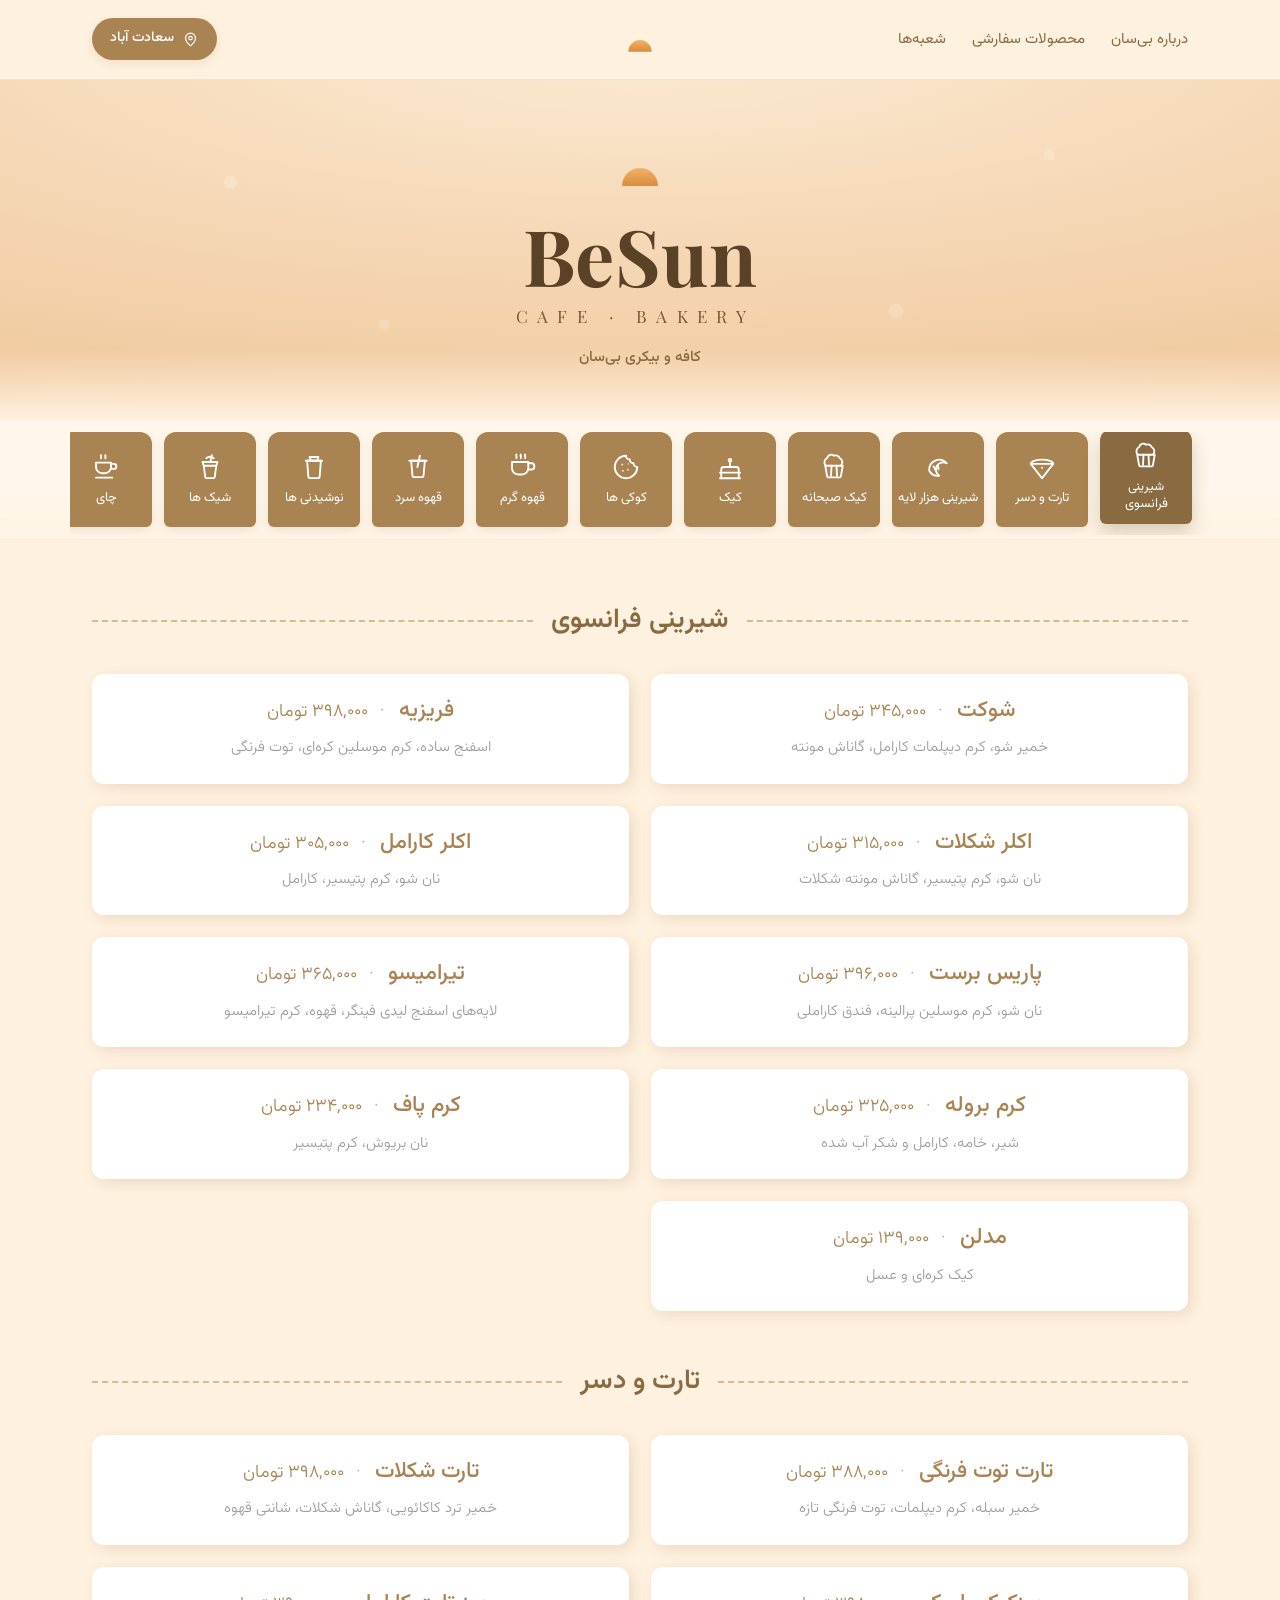
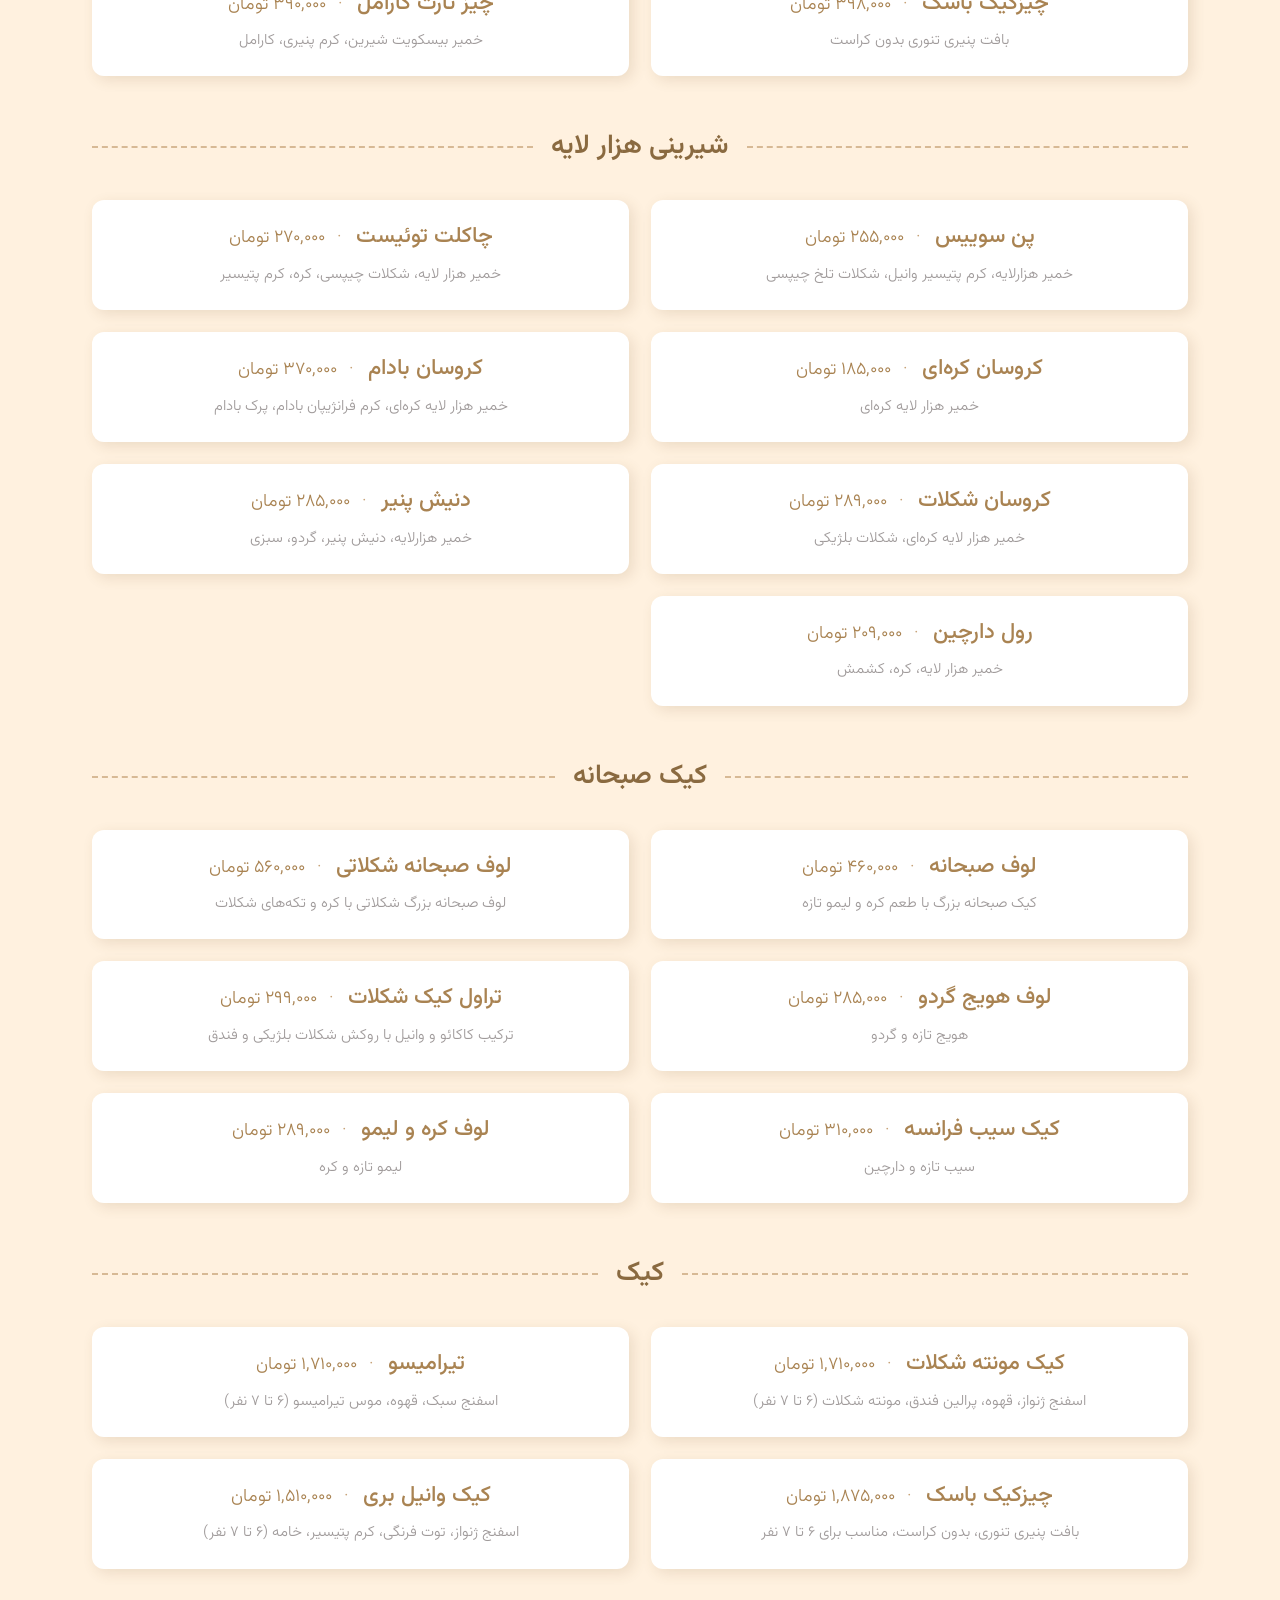
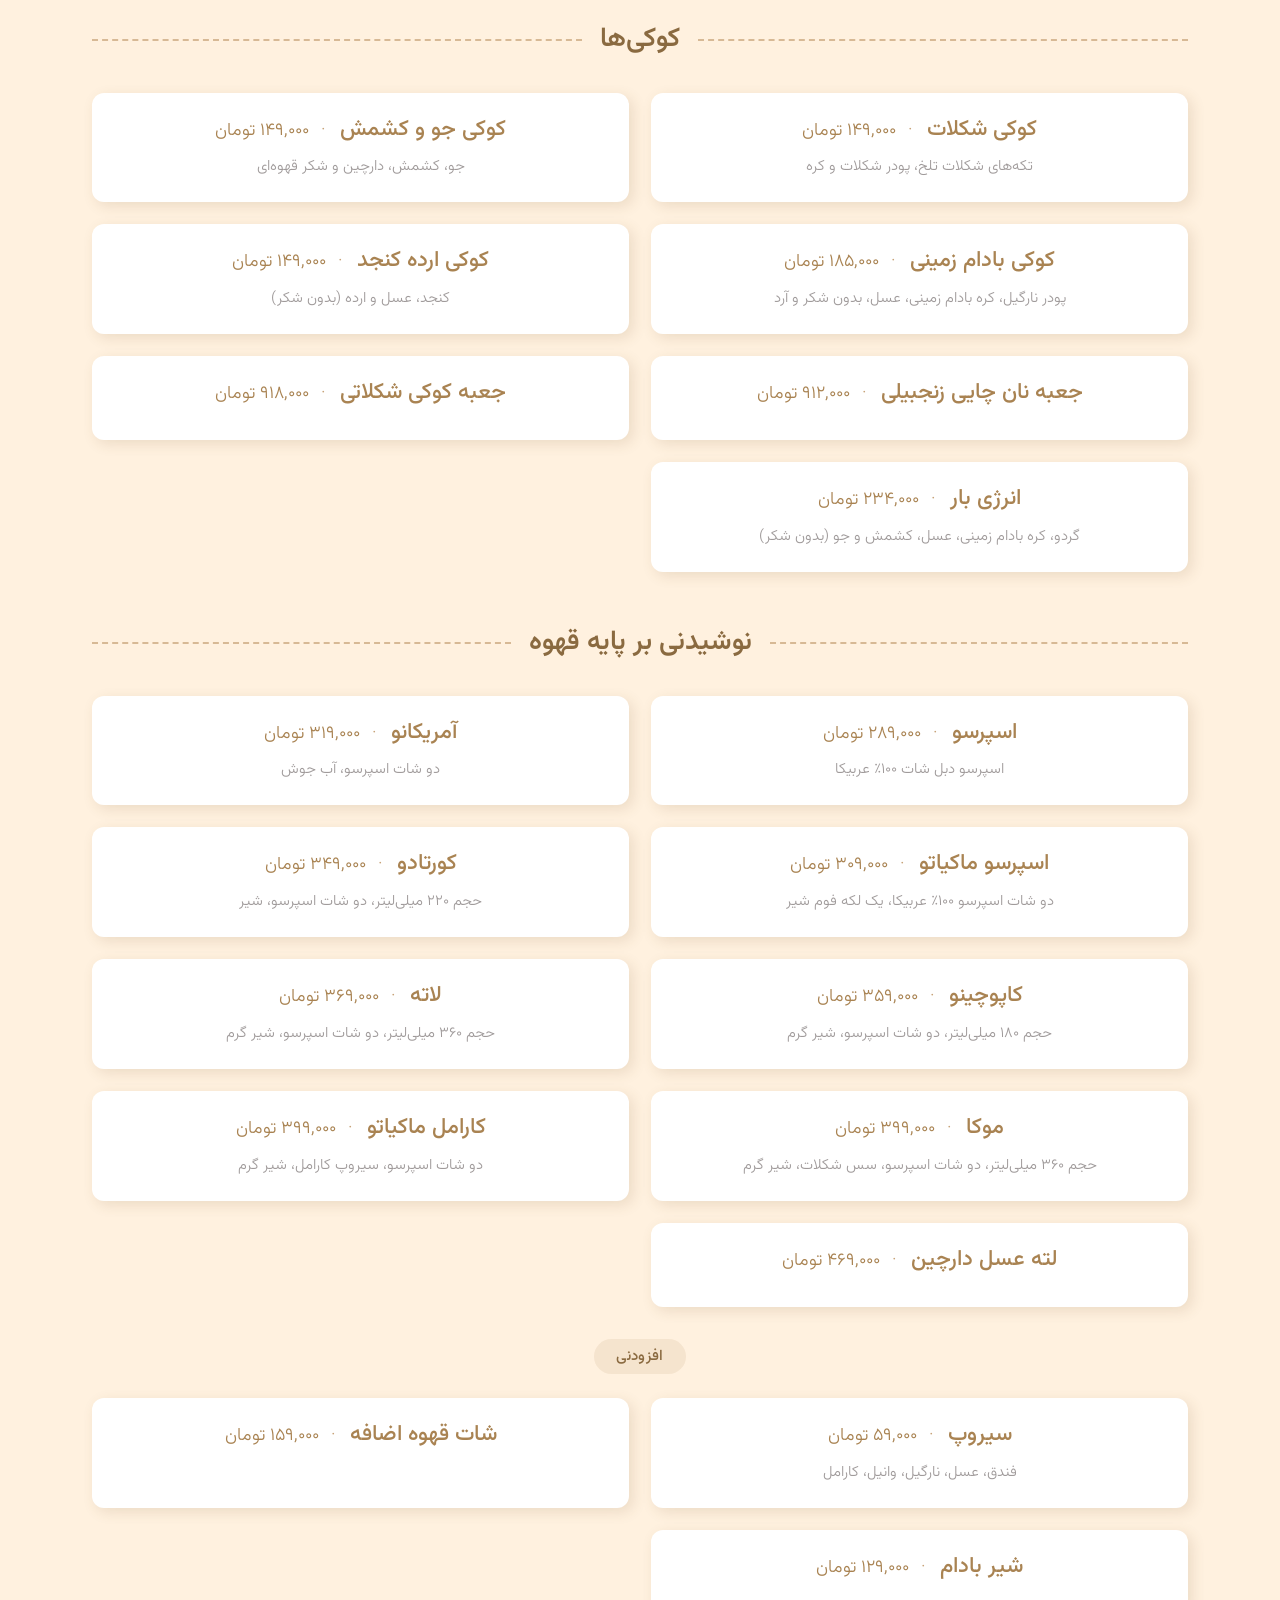
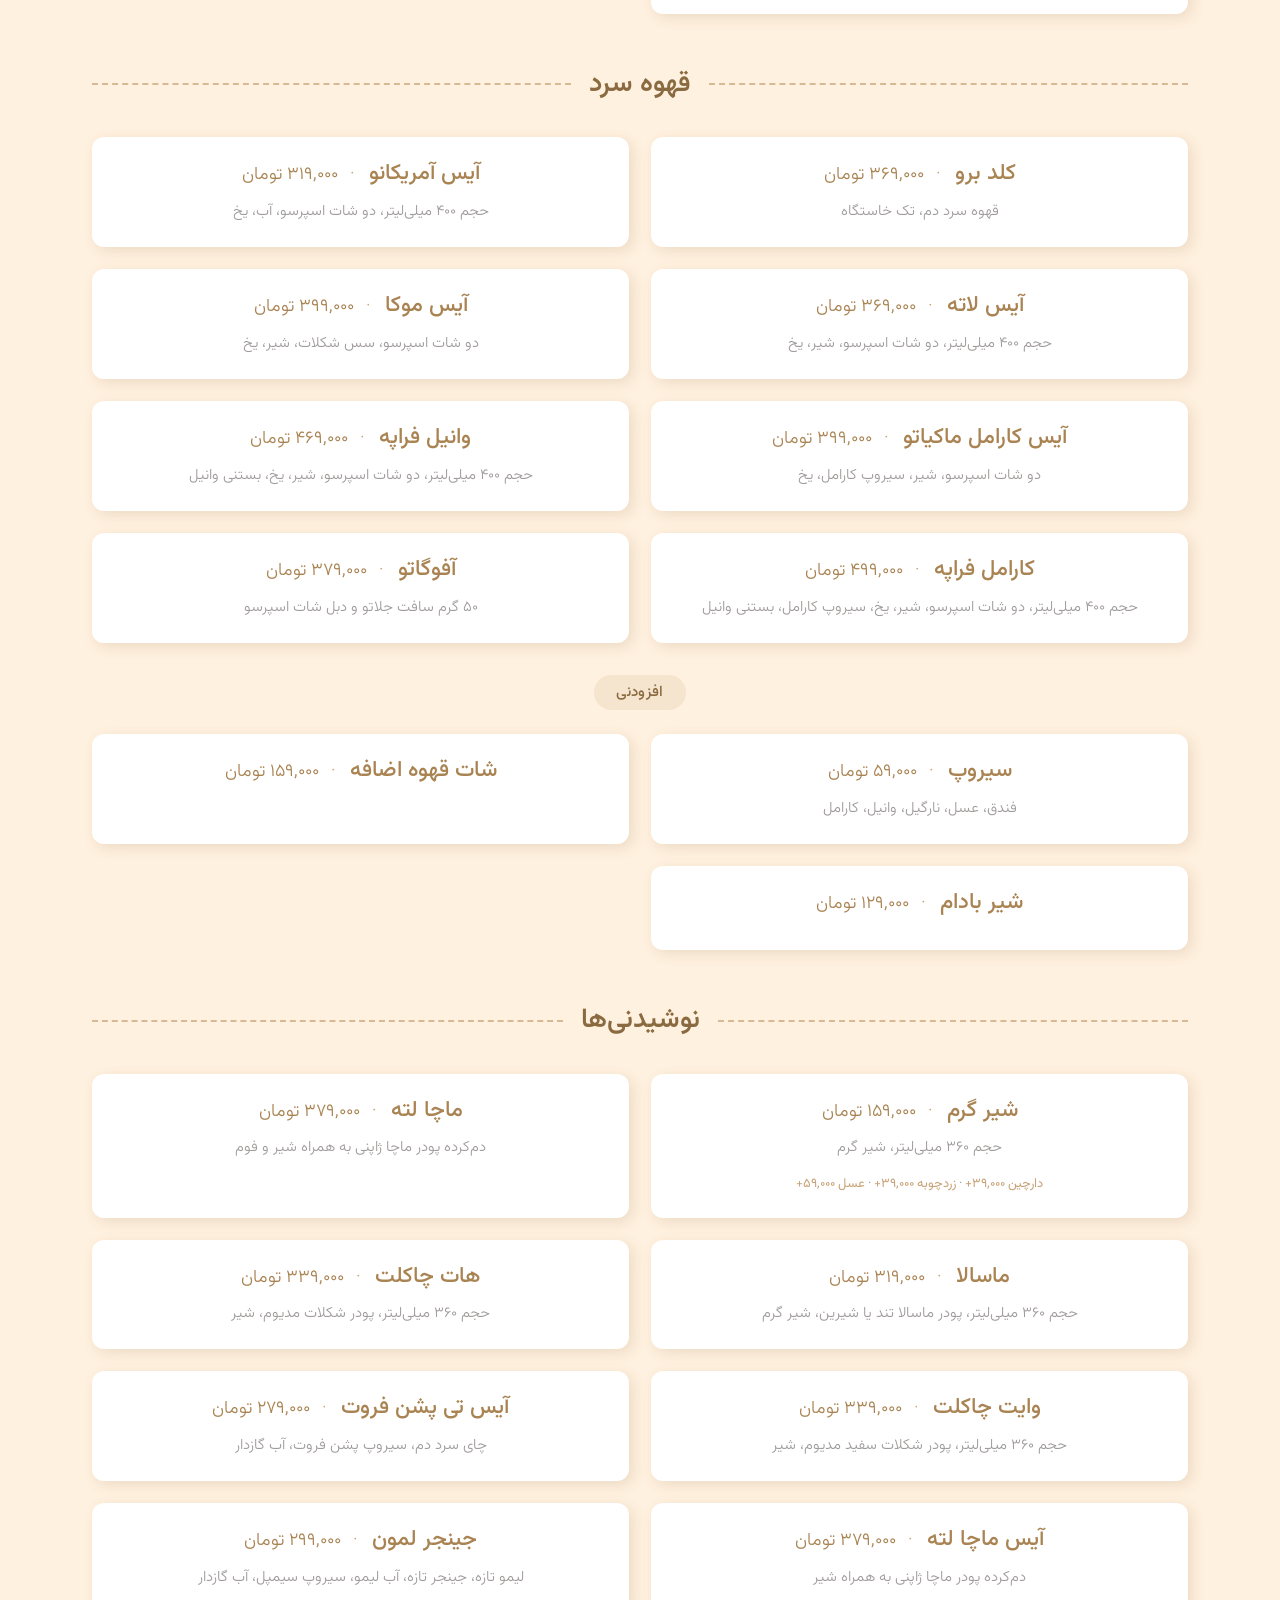
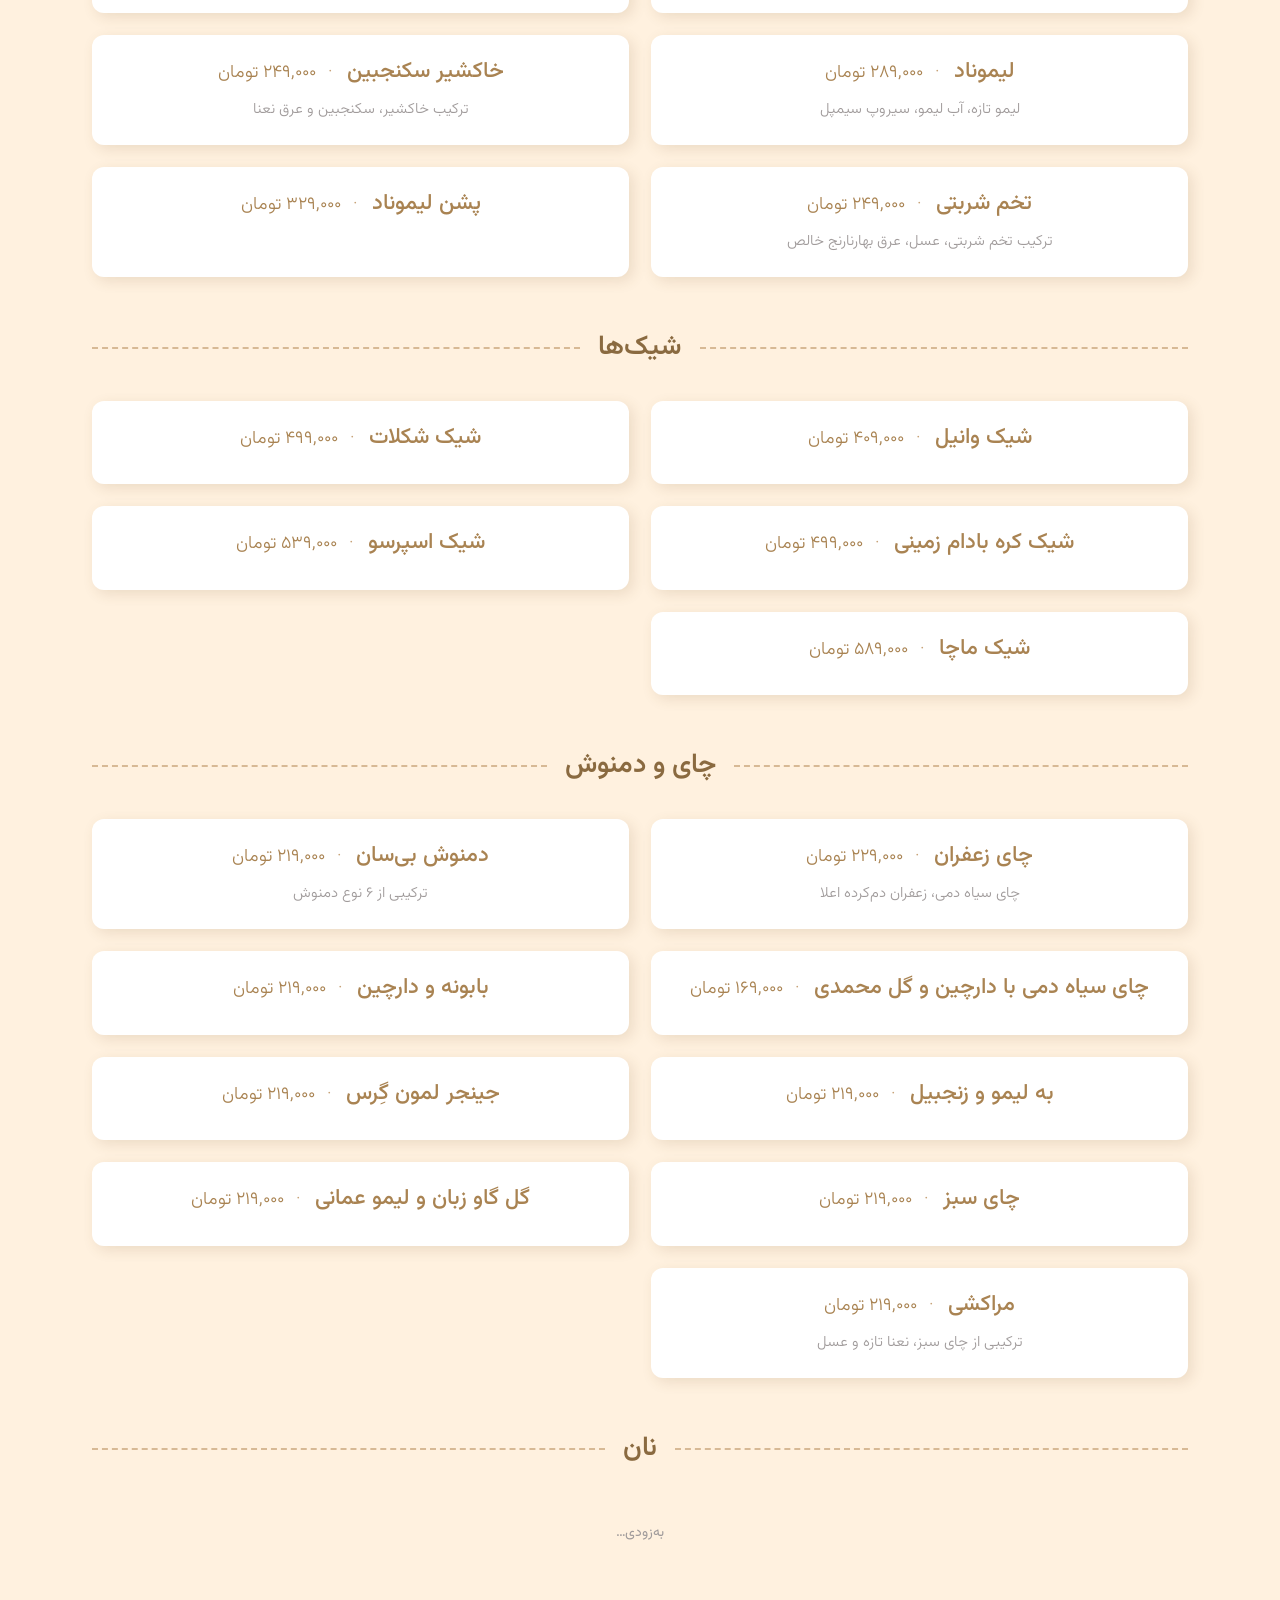
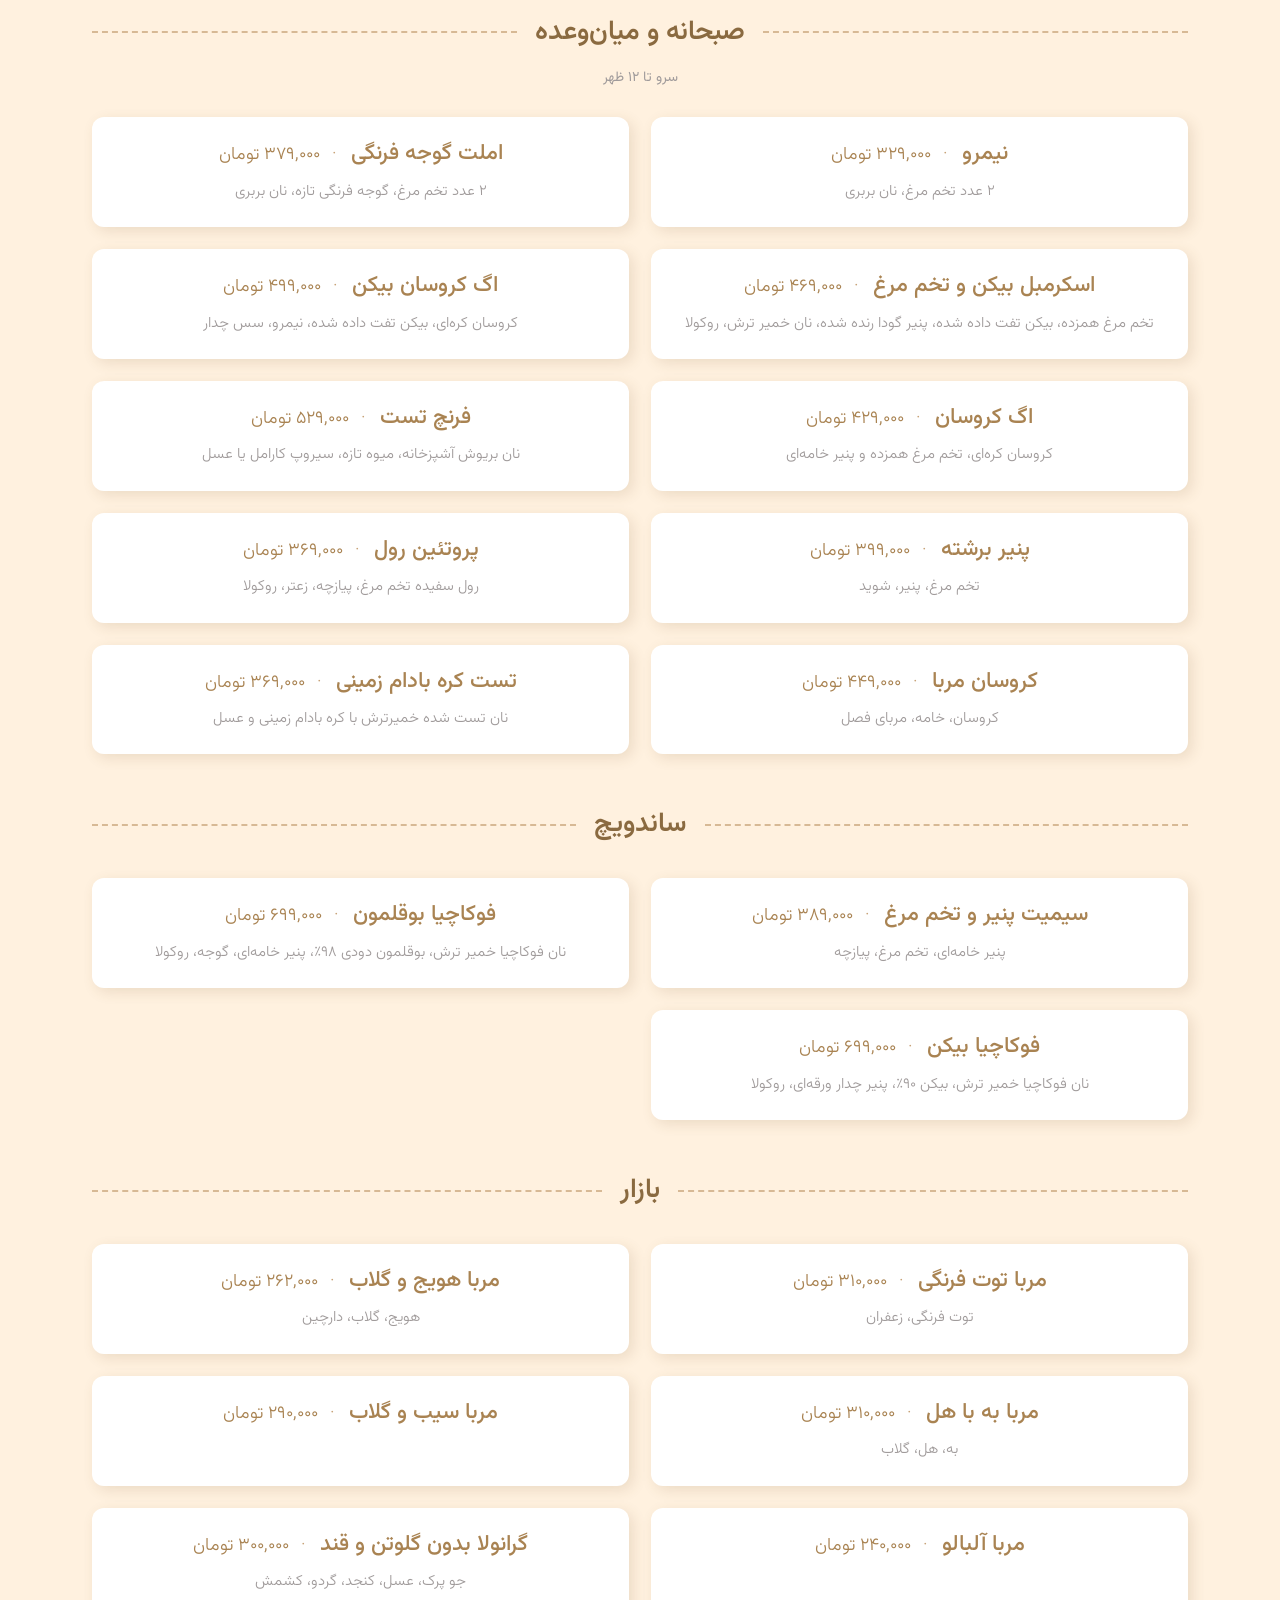
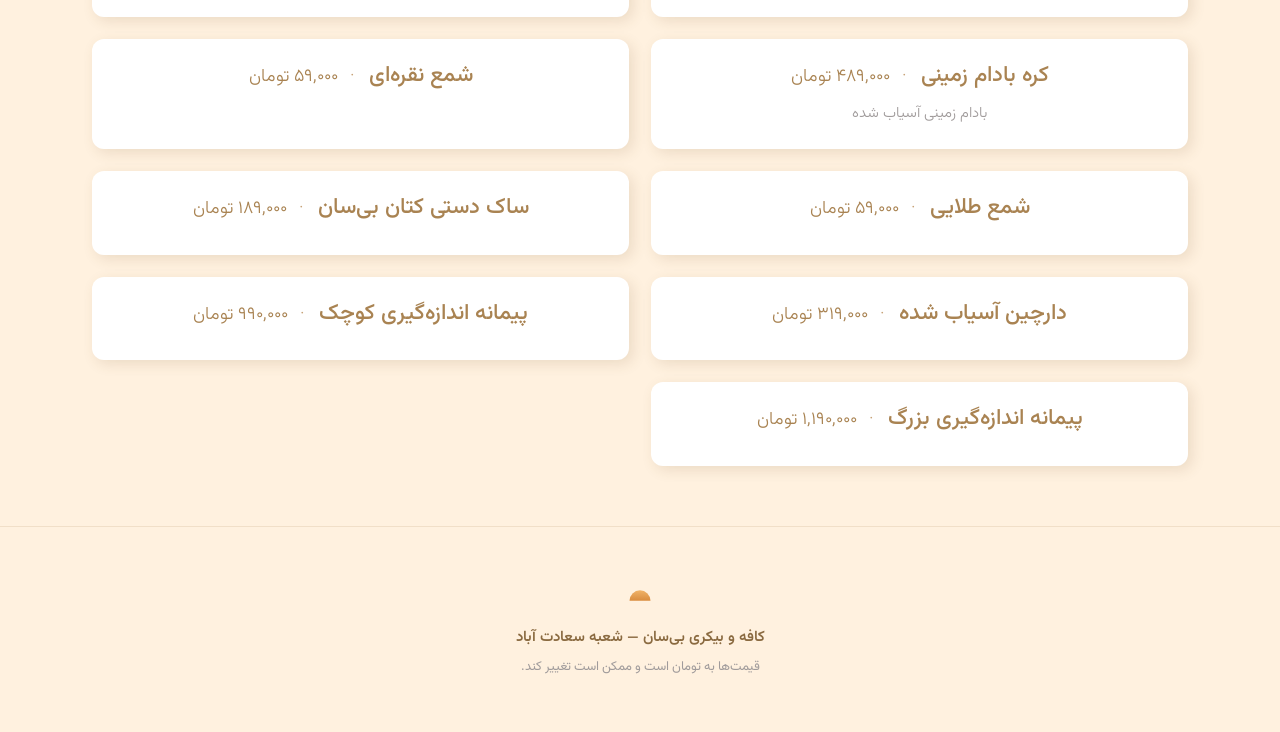
==== besun-menu/index.html @ 9c551ce6 "new menu added with separate css and js files" ====
<!DOCTYPE html>
<html lang="fa" dir="rtl">
<head>
  <meta charset="UTF-8" />
  <meta name="viewport" content="width=device-width, initial-scale=1.0" />
  <title>سعادت آباد – بی‌سان</title>
  <meta name="description" content="منوی دیجیتال کافه و بیکری بی‌سان – سعادت آباد" />
  <link rel="preconnect" href="https://fonts.googleapis.com" />
  <link rel="preconnect" href="https://fonts.gstatic.com" crossorigin />
  <link href="https://fonts.googleapis.com/css2?family=Playfair+Display:wght@500;600;700&family=Vazirmatn:wght@300;400;500;600;700&display=swap" rel="stylesheet" />
  <link rel="stylesheet" href="styles.css" />
</head>
<body>

  <!-- ===== Top header ===== -->
  <header class="site-header">
    <div class="header-inner">
      <nav class="header-links" aria-label="پیوندهای اصلی">
        <a href="#">درباره بی‌سان</a>
        <a href="#">محصولات سفارشی</a>
        <a href="#">شعبه‌ها</a>
      </nav>

      <a href="#top" class="brand" aria-label="بی‌سان">
        <span class="brand-logo" id="brand-logo-slot"></span>
      </a>

      <a class="loc-btn" href="#" aria-label="شعبه سعادت آباد">
        <svg viewBox="0 0 24 24" fill="none" stroke="currentColor" stroke-width="1.6" stroke-linecap="round" stroke-linejoin="round" aria-hidden="true">
          <path d="M12 21s7-5.5 7-11a7 7 0 1 0-14 0c0 5.5 7 11 7 11z"/>
          <circle cx="12" cy="10" r="2.5"/>
        </svg>
        <span>سعادت آباد</span>
      </a>
    </div>
  </header>

  <!-- ===== Hero ===== -->
  <section class="hero" id="top">
    <div class="hero-bg" aria-hidden="true"></div>
    <div class="hero-content">
      <div class="hero-logo" id="hero-logo-slot"></div>
      <h1 class="hero-title">BeSun</h1>
      <p class="hero-sub">CAFE&nbsp;·&nbsp;BAKERY</p>
      <p class="hero-fa">کافه و بیکری بی‌سان</p>
    </div>
    <div class="hero-fade" aria-hidden="true"></div>
  </section>

  <!-- ===== Sticky category navigation ===== -->
  <nav class="cat-nav" id="cat-nav" aria-label="دسته‌بندی منو">
    <div class="cat-nav-track" id="cat-nav-track"></div>
  </nav>

  <!-- ===== Menu ===== -->
  <main class="menu" id="menu"></main>

  <!-- ===== Footer ===== -->
  <footer class="site-footer">
    <div class="footer-logo" id="footer-logo-slot"></div>
    <p class="footer-name">کافه و بیکری بی‌سان — شعبه سعادت آباد</p>
    <p class="footer-note">قیمت‌ها به تومان است و ممکن است تغییر کند.</p>
  </footer>

  <button class="to-top" id="to-top" aria-label="بازگشت به بالا" title="بازگشت به بالا">
    <svg viewBox="0 0 24 24" fill="none" stroke="currentColor" stroke-width="2" stroke-linecap="round" stroke-linejoin="round" aria-hidden="true"><path d="M18 15l-6-6-6 6"/></svg>
  </button>

  <script src="script.js"></script>
</body>
</html>
---- besun-menu/styles.css ----
/* ===== BeSun digital menu ===== */
:root{
  --cream:      #FFF1DF;   /* page background            */
  --cream-2:    #FBE7D2;   /* soft peach                 */
  --brown:      #A98352;   /* brand brown (names/prices) */
  --brown-dark: #8A6A40;   /* headings                   */
  --brown-soft: #C7A277;   /* muted brown                */
  --gray:       #A09B9B;   /* descriptions               */
  --ink:        #333333;   /* base text                  */
  --card:       #FFFFFF;   /* card background            */
  --nav-grad-a: #FBEFDD;
  --nav-grad-b: #FFF7EC;
  --shadow:     4px 4px 14px rgba(120, 88, 46, .14);
  --shadow-sm:  0 3px 10px rgba(120, 88, 46, .12);
  --maxw: 1140px;
  --nav-h: 92px;
}

*{ box-sizing:border-box; }

html{ scroll-behavior:smooth; }

body{
  margin:0;
  background:var(--cream);
  color:var(--ink);
  font-family:"Vazirmatn", -apple-system, "Segoe UI", Roboto, sans-serif;
  font-weight:400;
  line-height:1.7;
  -webkit-font-smoothing:antialiased;
  text-rendering:optimizeLegibility;
}

a{ color:inherit; text-decoration:none; }

/* ---------- Top header ---------- */
.site-header{
  background:var(--cream);
  border-bottom:1px solid rgba(169,131,82,.14);
}
.header-inner{
  max-width:var(--maxw);
  margin:0 auto;
  padding:14px 22px;
  display:grid;
  grid-template-columns:1fr auto 1fr;
  align-items:center;
  gap:16px;
}
.header-links{
  display:flex;
  gap:26px;
  align-items:center;
  font-size:15px;
  color:var(--brown-dark);
}
.header-links a{ position:relative; padding:4px 0; transition:color .2s; }
.header-links a:hover{ color:var(--brown); }
.header-links a::after{
  content:""; position:absolute; inset-inline:0; bottom:-2px; height:2px;
  background:var(--brown); transform:scaleX(0); transform-origin:center; transition:transform .25s;
}
.header-links a:hover::after{ transform:scaleX(1); }

.brand{ justify-self:center; display:flex; align-items:center; }
.brand-logo{ display:block; width:78px; }
.brand-logo svg{ display:block; width:100%; height:auto; }

.loc-btn{
  justify-self:end;
  display:inline-flex; align-items:center; gap:8px;
  background:var(--brown);
  color:#fff;
  padding:9px 18px;
  border-radius:999px;
  font-size:14px; font-weight:500;
  box-shadow:var(--shadow-sm);
  transition:transform .2s, background .2s;
}
.loc-btn:hover{ background:var(--brown-dark); transform:translateY(-1px); }
.loc-btn svg{ width:17px; height:17px; }

/* ---------- Hero ---------- */
.hero{
  position:relative;
  min-height:340px;
  display:flex; align-items:center; justify-content:center;
  overflow:hidden;
  text-align:center;
}
.hero-bg{
  position:absolute; inset:0;
  background:
    radial-gradient(120% 120% at 50% -10%, #FCEAD3 0%, #F6D9B8 45%, #EFC79A 100%);
}
.hero-bg::before{
  content:""; position:absolute; inset:0;
  background-image:
    radial-gradient(circle at 18% 30%, rgba(255,255,255,.35) 0 6px, transparent 7px),
    radial-gradient(circle at 82% 22%, rgba(255,255,255,.30) 0 5px, transparent 6px),
    radial-gradient(circle at 70% 68%, rgba(255,255,255,.28) 0 7px, transparent 8px),
    radial-gradient(circle at 30% 72%, rgba(255,255,255,.25) 0 5px, transparent 6px);
  background-repeat:no-repeat;
  opacity:.6;
}
.hero-content{ position:relative; z-index:2; padding:46px 20px; }
.hero-logo{ width:120px; margin:0 auto 10px; }
.hero-logo svg{ width:100%; height:auto; display:block; }
.hero-title{
  font-family:"Playfair Display", serif;
  font-weight:700;
  font-size:clamp(46px, 9vw, 78px);
  margin:0;
  color:#5b4126;
  letter-spacing:.5px;
  line-height:1;
}
.hero-sub{
  margin:8px 0 0;
  font-family:"Playfair Display", serif;
  letter-spacing:.55em;
  font-size:clamp(12px, 2.6vw, 17px);
  color:#7a5a34;
  padding-inline-start:.55em;
}
.hero-fa{
  margin:14px 0 0;
  font-size:15px;
  color:#8a6a40;
  font-weight:500;
}
.hero-fade{
  position:absolute; inset-inline:0; bottom:0; height:70px; z-index:1;
  background:linear-gradient(to bottom, rgba(255,241,223,0), var(--cream));
}

/* ---------- Sticky category nav ---------- */
.cat-nav{
  position:sticky; top:0; z-index:50;
  background:linear-gradient(var(--nav-grad-b) 55%, rgba(255,247,236,.4) 100%);
  border-bottom:1px solid rgba(169,131,82,.10);
  padding:12px 0 4px;
  backdrop-filter:blur(2px);
}
.cat-nav-track{
  max-width:var(--maxw);
  margin:0 auto;
  display:flex;
  gap:12px;
  padding:0 18px 8px;
  overflow-x:auto;
  scroll-behavior:smooth;
  scrollbar-width:thin;
  scrollbar-color:var(--brown-soft) transparent;
}
.cat-nav-track::-webkit-scrollbar{ height:6px; }
.cat-nav-track::-webkit-scrollbar-thumb{ background:var(--brown-soft); border-radius:6px; }
.cat-nav-track::-webkit-scrollbar-track{ background:transparent; }

.cat-item{
  flex:0 0 auto;
  width:92px;
  min-height:78px;
  background:var(--brown);
  color:#fff;
  border:none;
  border-radius:12px 12px 6px 6px;
  padding:12px 6px 10px;
  display:flex; flex-direction:column; align-items:center; justify-content:center; gap:8px;
  cursor:pointer;
  font-family:inherit;
  font-size:13px; font-weight:400; line-height:1.35;
  text-align:center;
  box-shadow:var(--shadow-sm);
  transition:transform .2s, background .2s, box-shadow .2s;
}
.cat-item svg{ width:30px; height:30px; stroke:#fff; }
.cat-item:hover{ transform:translateY(-3px); background:#b58d59; }
.cat-item.active{
  background:var(--brown-dark);
  transform:translateY(-3px);
  box-shadow:0 8px 18px rgba(120,88,46,.28);
}
.cat-item .cat-label{ display:block; }

/* ---------- Menu sections ---------- */
.menu{
  max-width:var(--maxw);
  margin:0 auto;
  padding:10px 22px 40px;
}
.section{ padding-top:40px; scroll-margin-top:calc(var(--nav-h) + 10px); }

.section-divider{
  display:flex; align-items:center; gap:18px;
  margin:8px 0 30px;
}
.section-divider::before,
.section-divider::after{
  content:""; flex:1 1 auto; height:0;
  border-top:2px dashed var(--brown-soft);
  opacity:.7;
}
.section-title{
  margin:0;
  font-size:clamp(20px, 3.4vw, 27px);
  font-weight:600;
  color:var(--brown-dark);
  white-space:nowrap;
}
.section-subtitle{
  text-align:center;
  margin:-18px 0 26px;
  font-size:14px;
  color:var(--gray);
  font-weight:400;
}

/* ---------- Cards ---------- */
.cards{
  display:grid;
  grid-template-columns:repeat(2, 1fr);
  gap:22px;
}
.card{
  background:var(--card);
  border-radius:12px;
  box-shadow:var(--shadow);
  padding:22px 24px;
  text-align:center;
  position:relative;
  transition:transform .2s, box-shadow .2s;
}
.card:hover{ transform:translateY(-3px); box-shadow:6px 8px 20px rgba(120,88,46,.20); }

.card-head{
  display:flex; align-items:baseline; justify-content:center;
  flex-wrap:wrap; gap:6px 14px;
  margin-bottom:8px;
}
.card-name{
  margin:0;
  font-size:22px;
  font-weight:500;
  color:var(--brown);
  line-height:1.4;
}
.card-price{
  font-size:18px;
  font-weight:300;
  color:var(--brown);
  white-space:nowrap;
}
.card-price::before{
  content:"·";
  margin-inline-end:12px;
  color:var(--brown-soft);
}
.card-desc{
  margin:0;
  font-size:15px;
  font-weight:300;
  color:var(--gray);
  line-height:1.75;
}
.card-extras{
  margin:12px 0 0;
  font-size:13px;
  color:var(--brown-soft);
  font-weight:400;
}
.card-extras span{ white-space:nowrap; }
.card-extras span + span::before{ content:" · "; color:var(--gray); }

/* sub-label within a section (e.g. افزودنی) */
.sub-label{
  grid-column:1 / -1;
  text-align:center;
  margin:10px 0 2px;
  font-size:15px;
  font-weight:500;
  color:var(--brown-dark);
  letter-spacing:.02em;
}
.sub-label span{
  display:inline-block;
  padding:5px 22px;
  background:rgba(169,131,82,.12);
  border-radius:999px;
}

.empty-note{
  grid-column:1 / -1;
  text-align:center;
  color:var(--gray);
  font-size:14px;
  padding:6px 0 2px;
}

/* ---------- Footer ---------- */
.site-footer{
  text-align:center;
  padding:40px 22px 54px;
  border-top:1px solid rgba(169,131,82,.16);
  margin-top:20px;
}
.footer-logo{ width:70px; margin:0 auto 12px; }
.footer-logo svg{ width:100%; height:auto; display:block; }
.footer-name{ margin:0; color:var(--brown-dark); font-weight:600; font-size:15px; }
.footer-note{ margin:6px 0 0; color:var(--gray); font-size:13px; }

/* ---------- Back to top ---------- */
.to-top{
  position:fixed; inset-block-end:22px; inset-inline-start:22px; z-index:60;
  width:46px; height:46px; border-radius:50%;
  background:var(--brown); color:#fff; border:none; cursor:pointer;
  display:grid; place-items:center;
  box-shadow:0 6px 16px rgba(120,88,46,.3);
  opacity:0; visibility:hidden; transform:translateY(10px);
  transition:opacity .25s, transform .25s, visibility .25s, background .2s;
}
.to-top.show{ opacity:1; visibility:visible; transform:translateY(0); }
.to-top:hover{ background:var(--brown-dark); }
.to-top svg{ width:22px; height:22px; }

/* ---------- Responsive ---------- */
@media (max-width:820px){
  :root{ --nav-h:86px; }
  .cards{ grid-template-columns:1fr; gap:16px; }
  .section{ padding-top:32px; }
}
@media (max-width:620px){
  .header-inner{ grid-template-columns:auto auto; padding:12px 16px; }
  .header-links{ display:none; }
  .brand{ order:2; justify-self:start; }
  .brand-logo{ width:60px; }
  .loc-btn{ order:1; }
  .hero{ min-height:280px; }
  .cat-item{ width:82px; font-size:12px; }
  .cat-item svg{ width:26px; height:26px; }
  .menu{ padding:6px 14px 30px; }
  .card{ padding:18px 18px; }
  .card-name{ font-size:20px; }
}
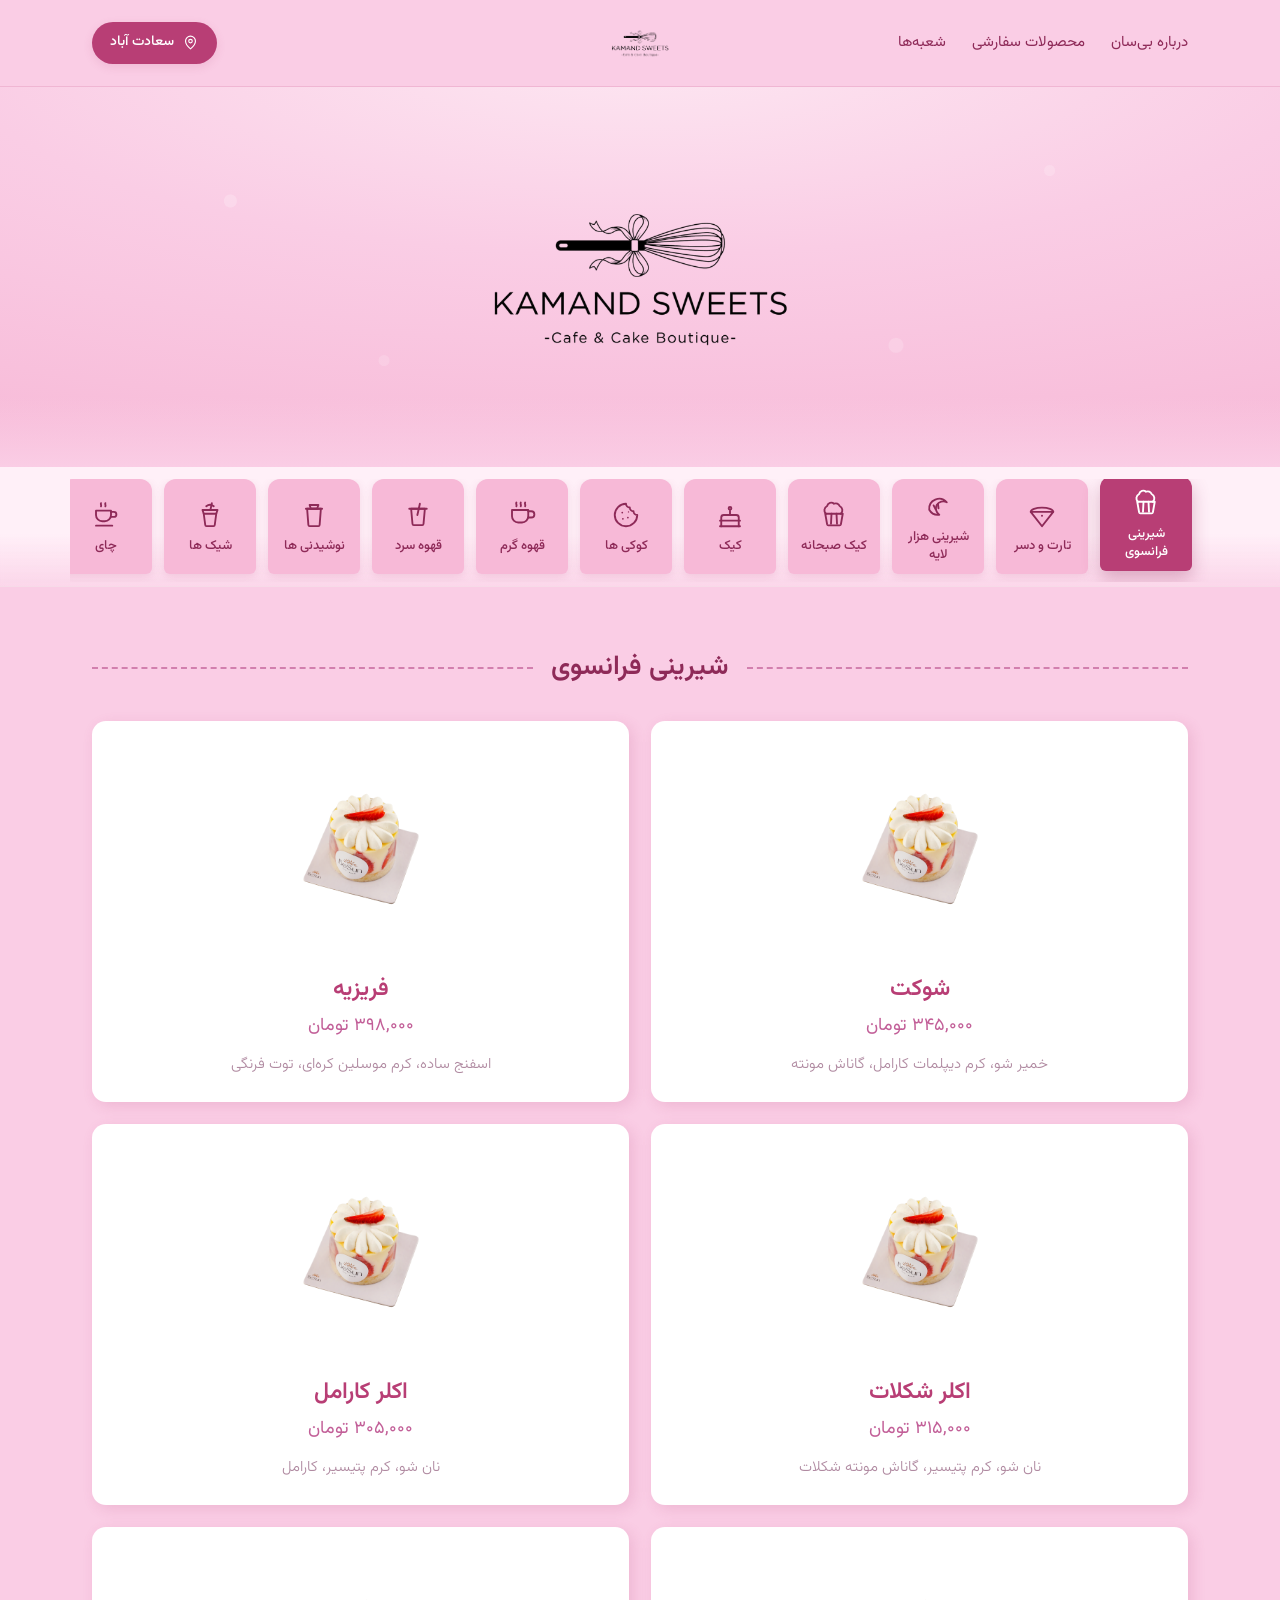
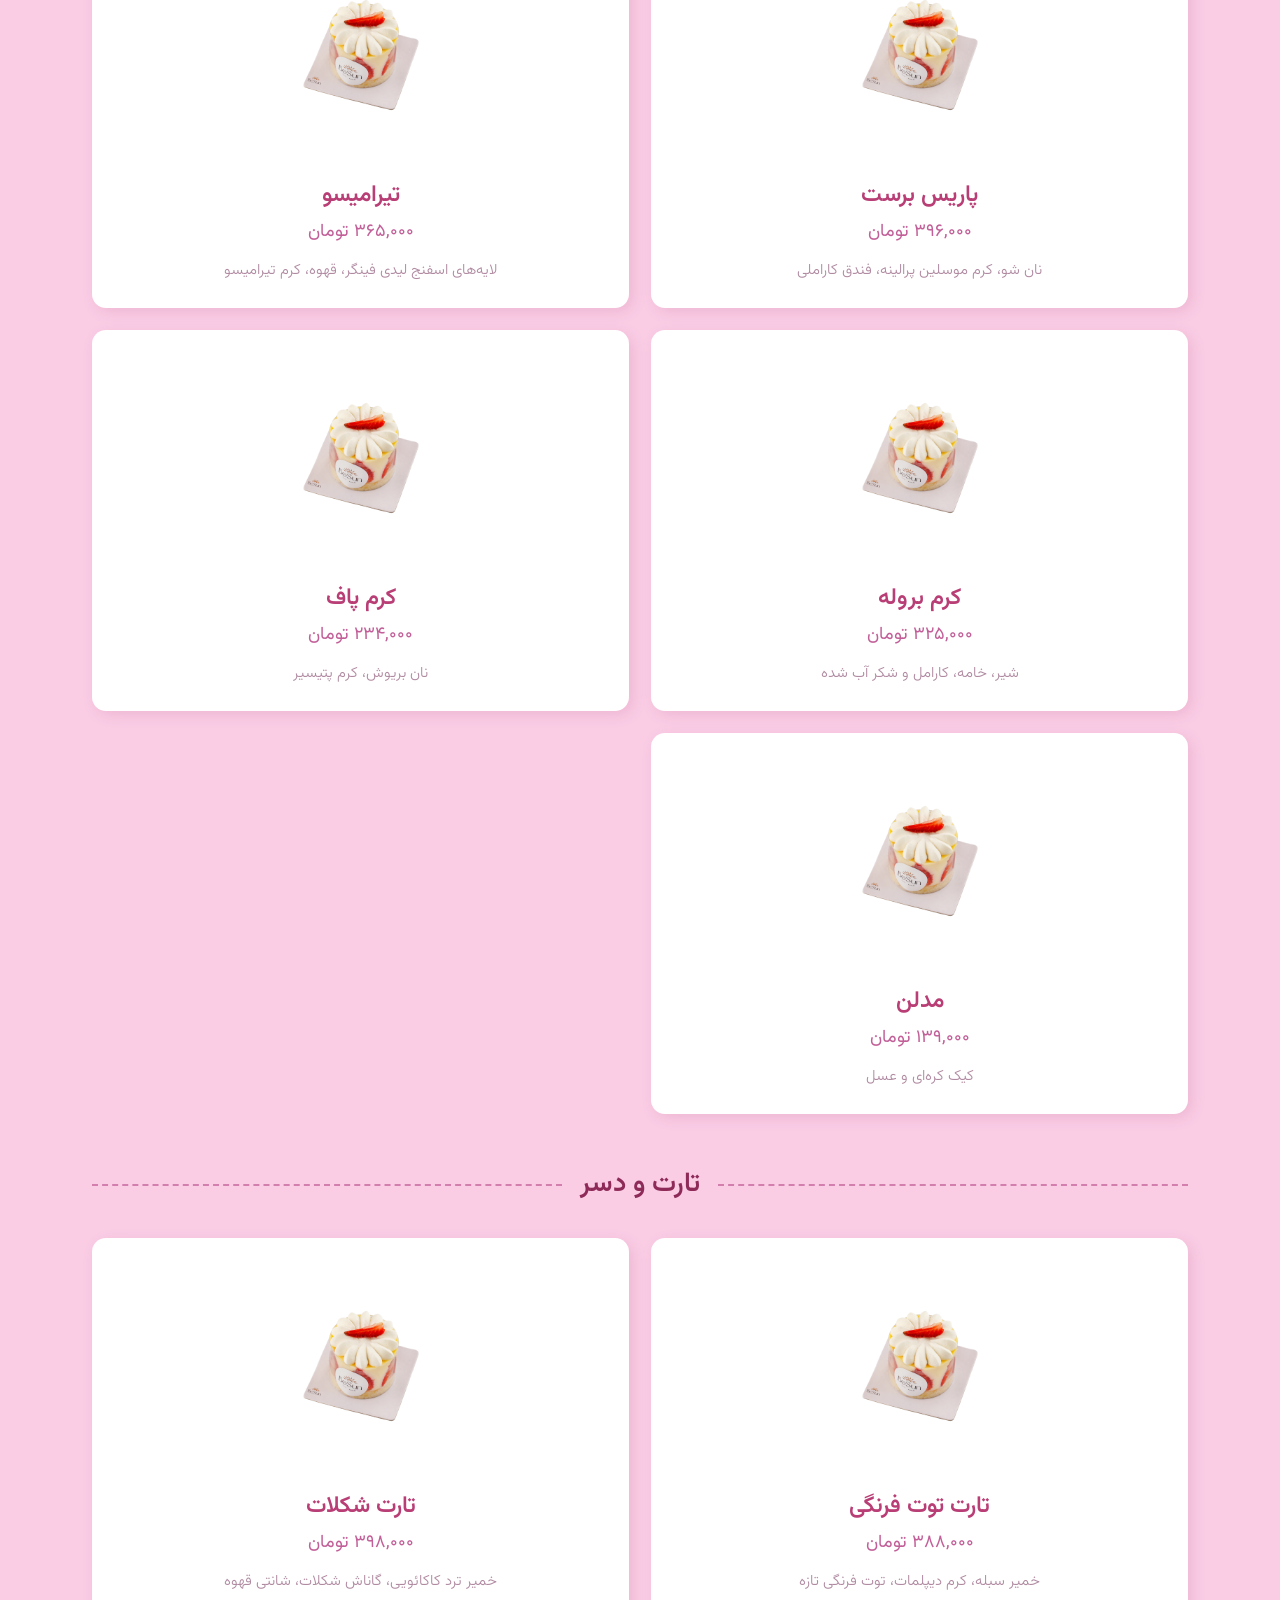
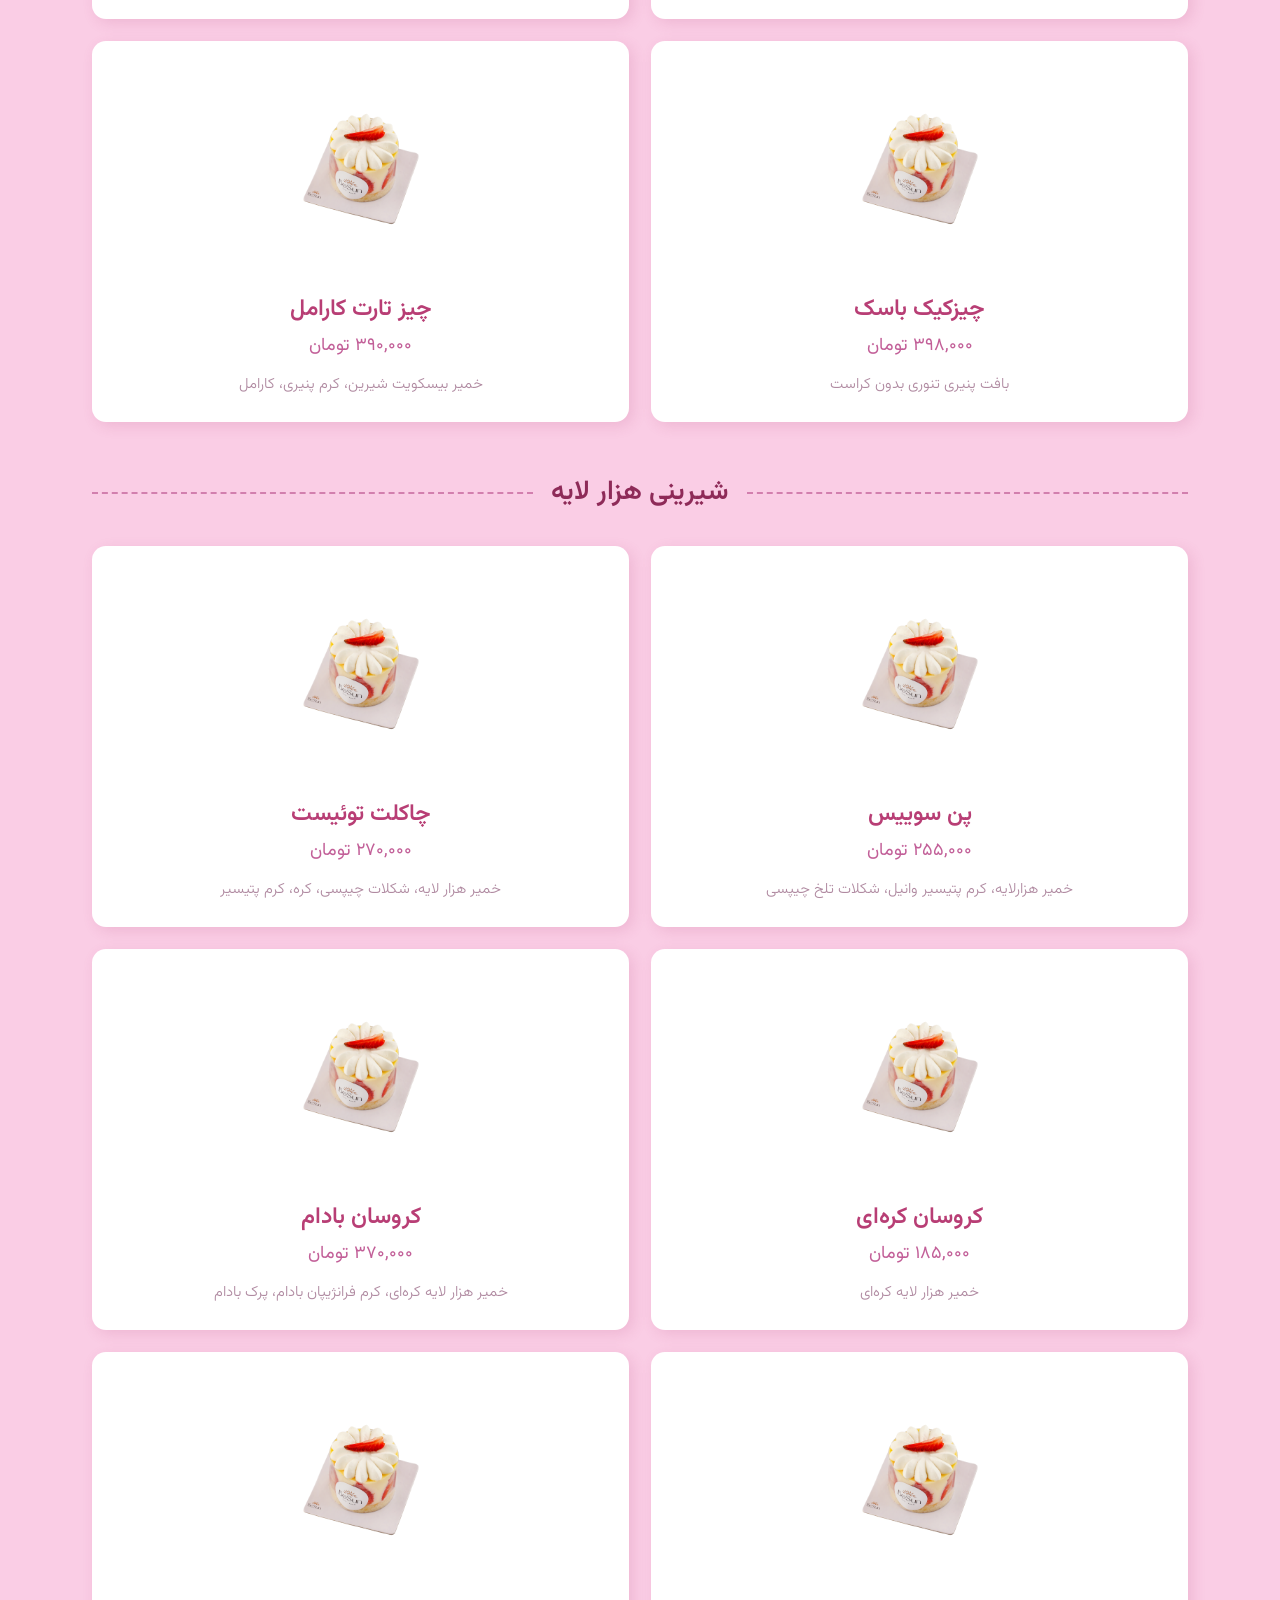
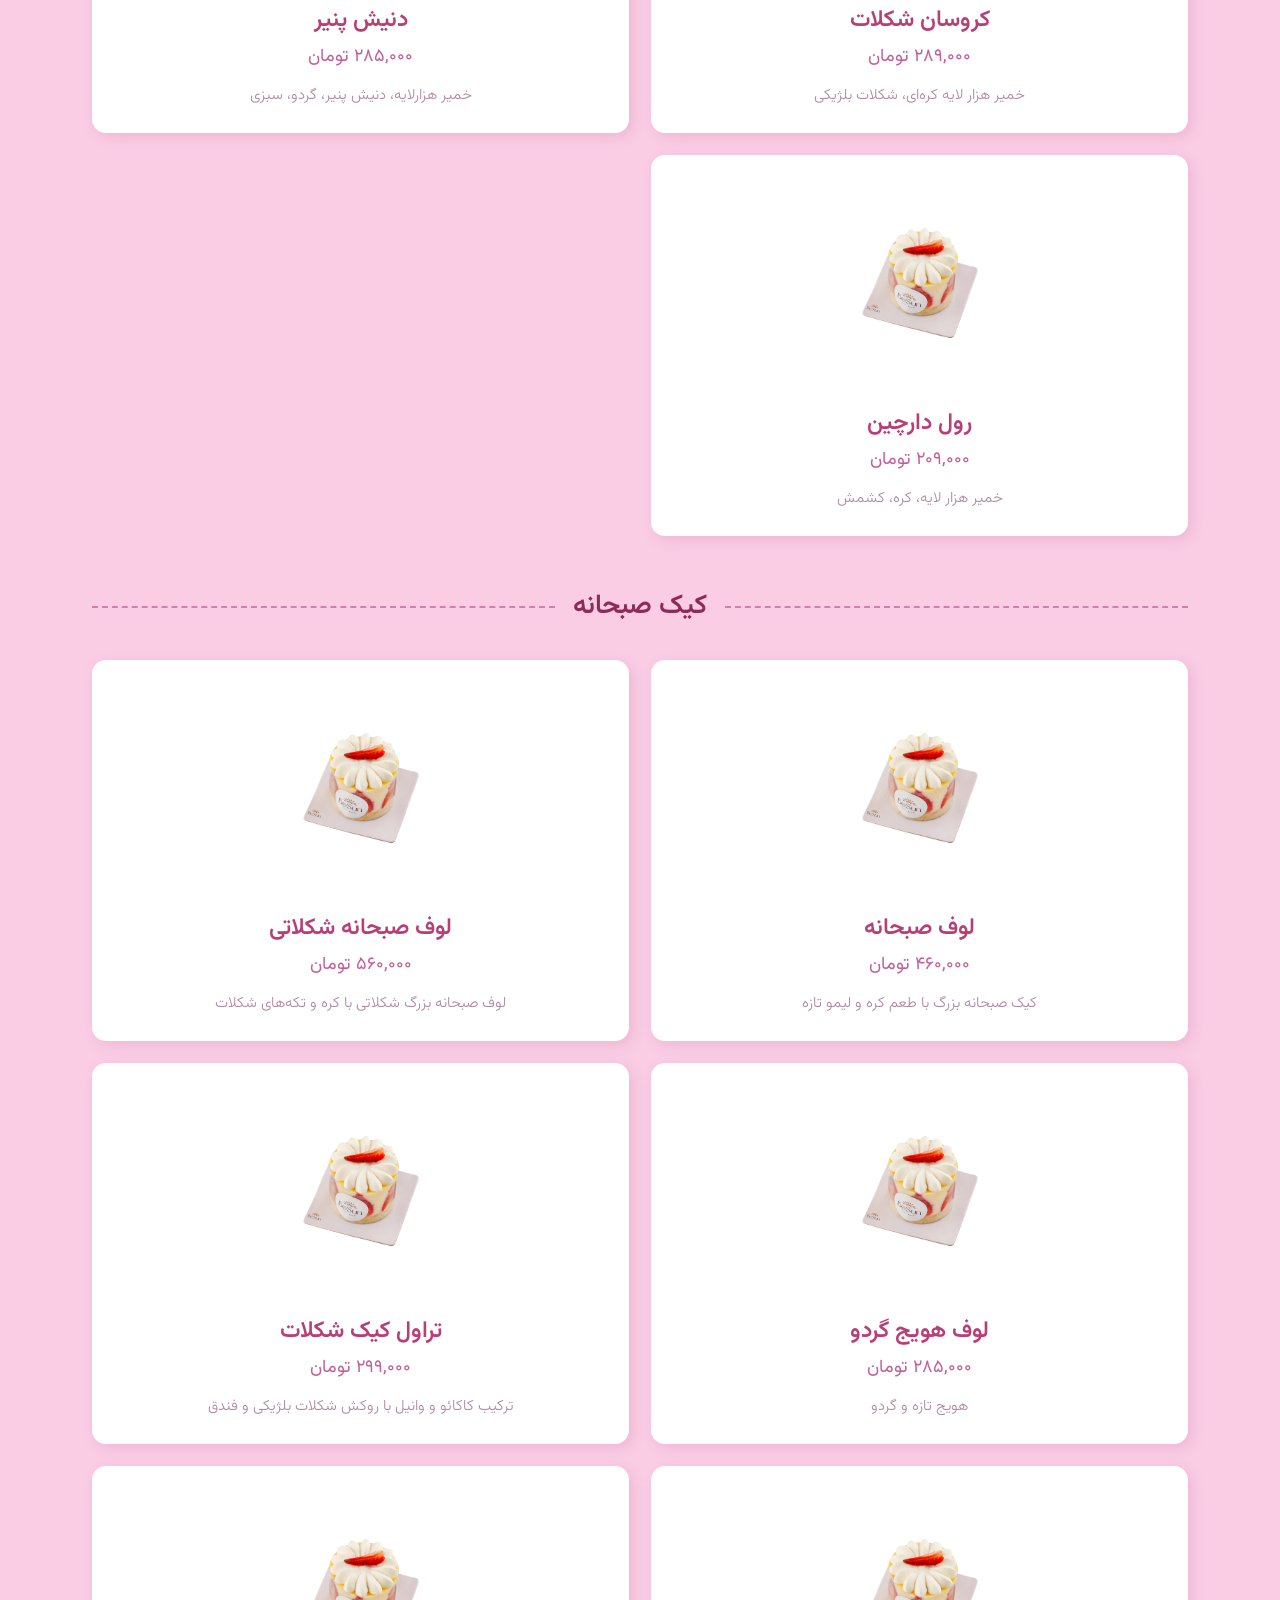
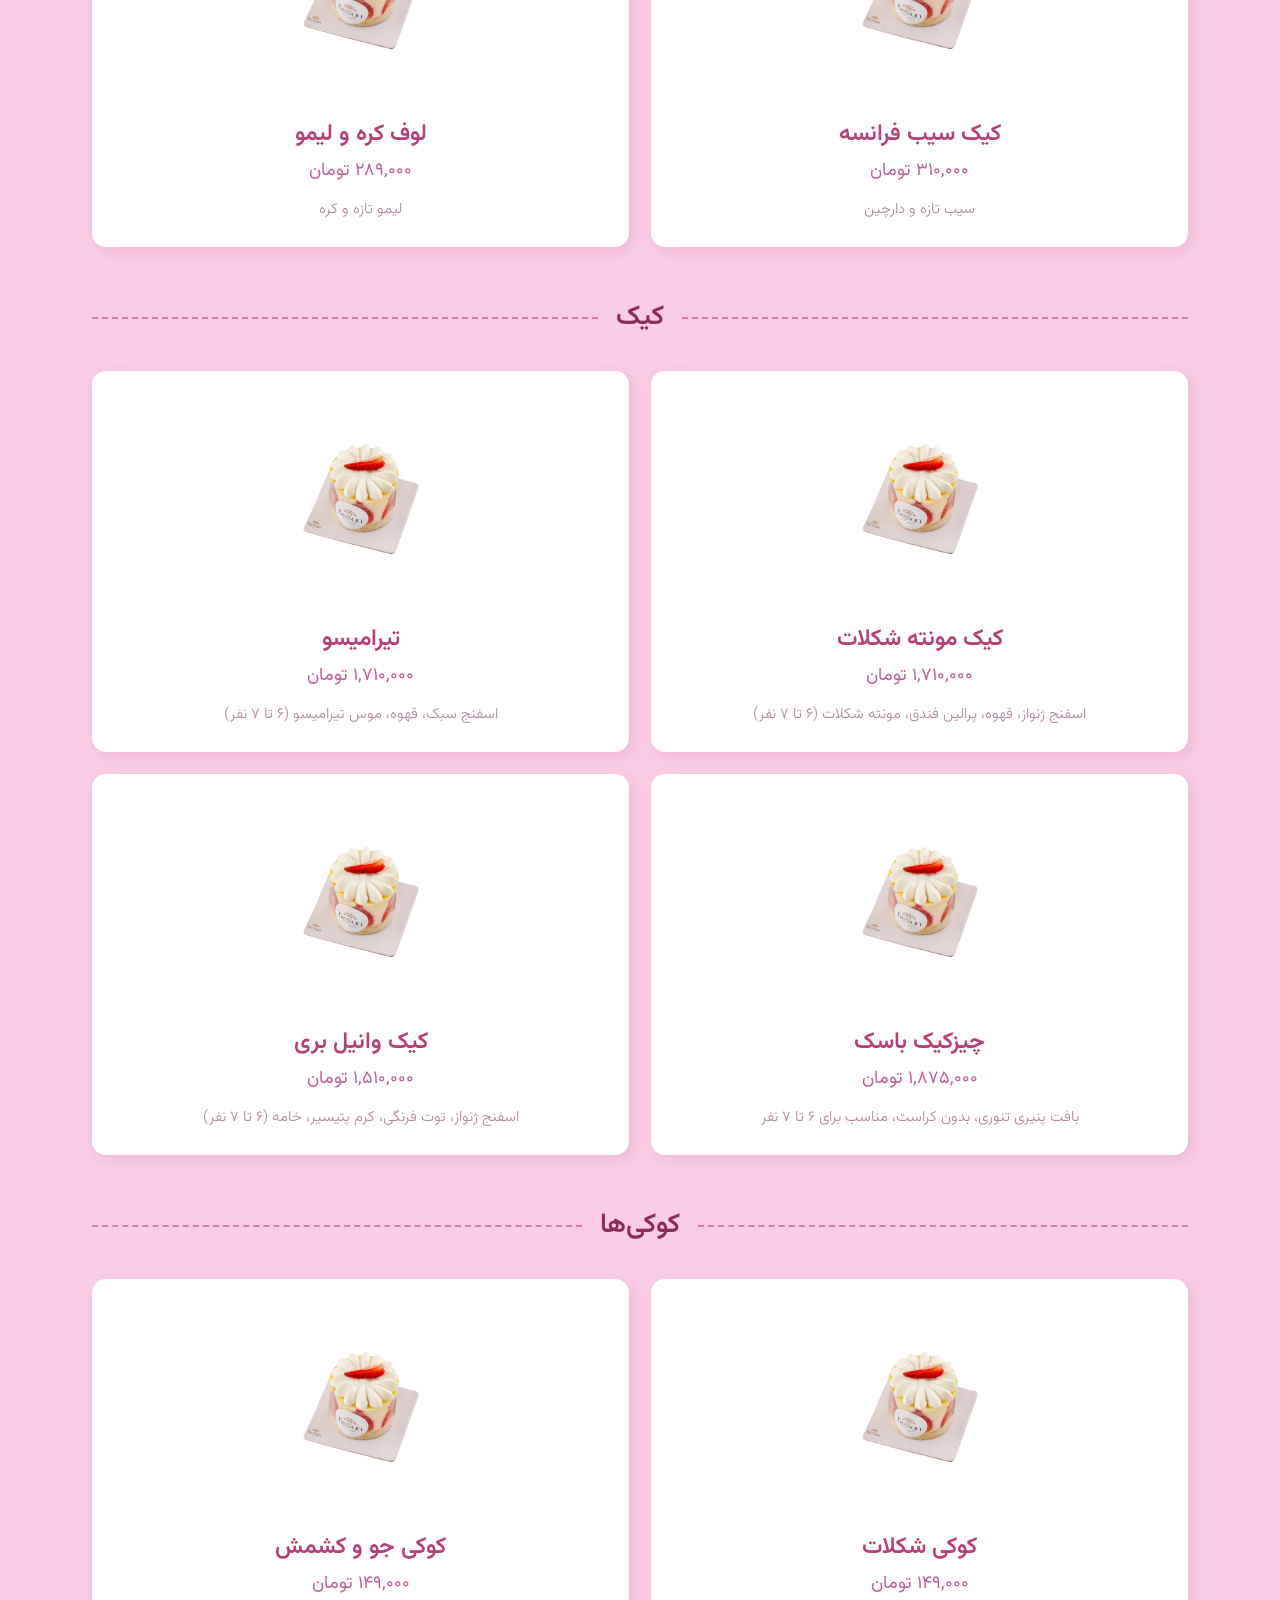
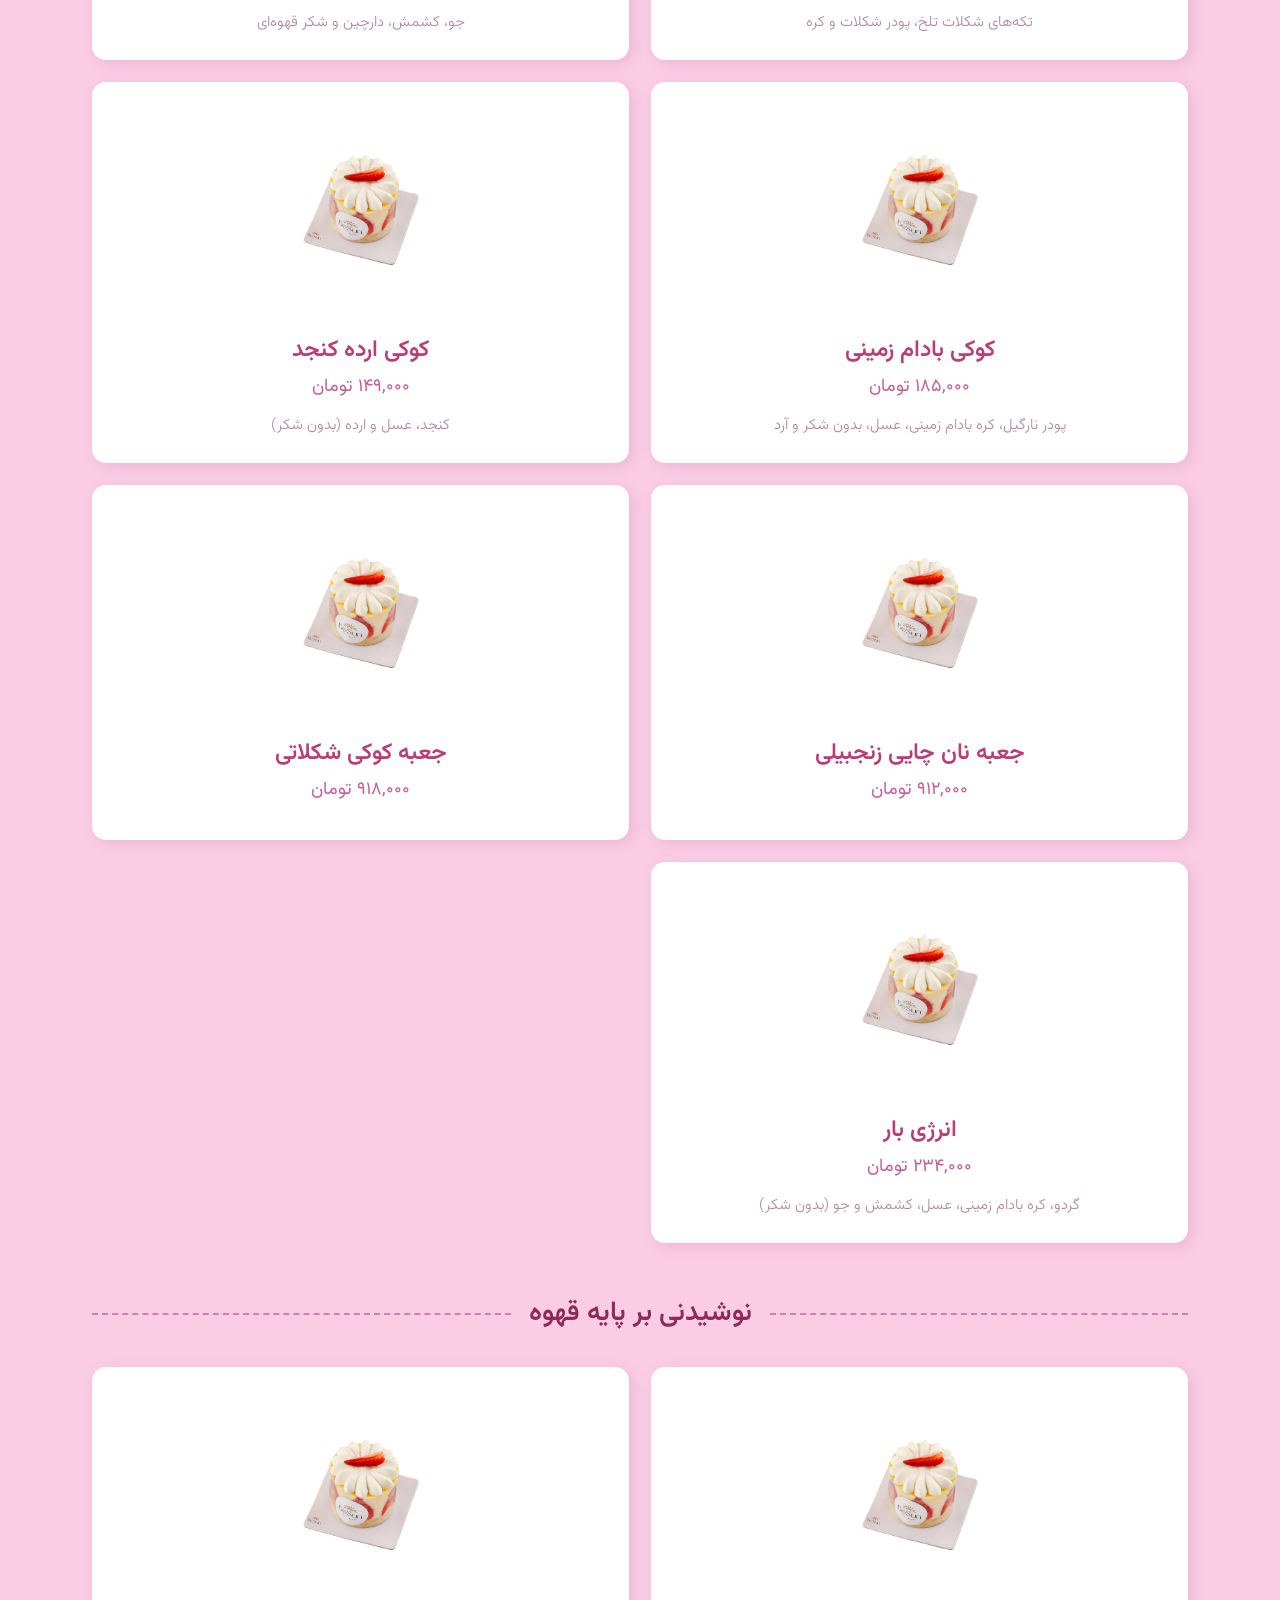
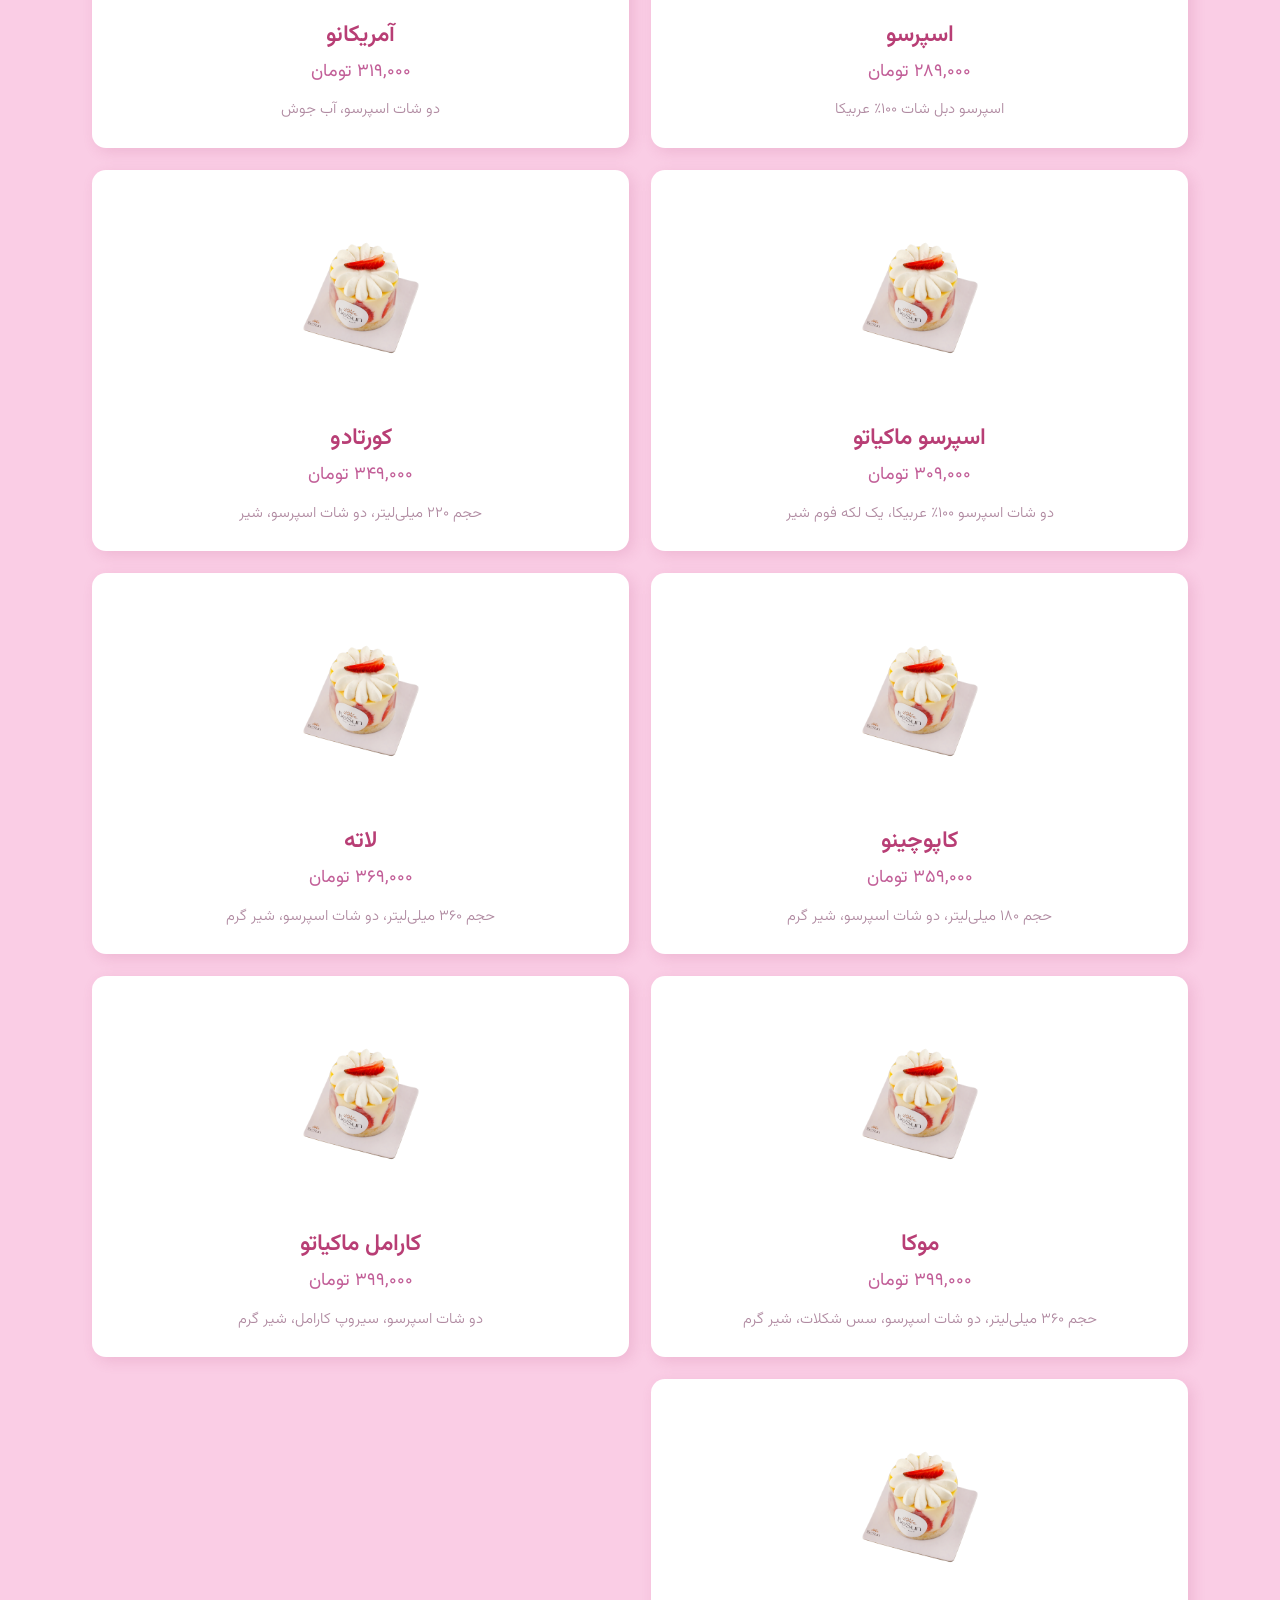
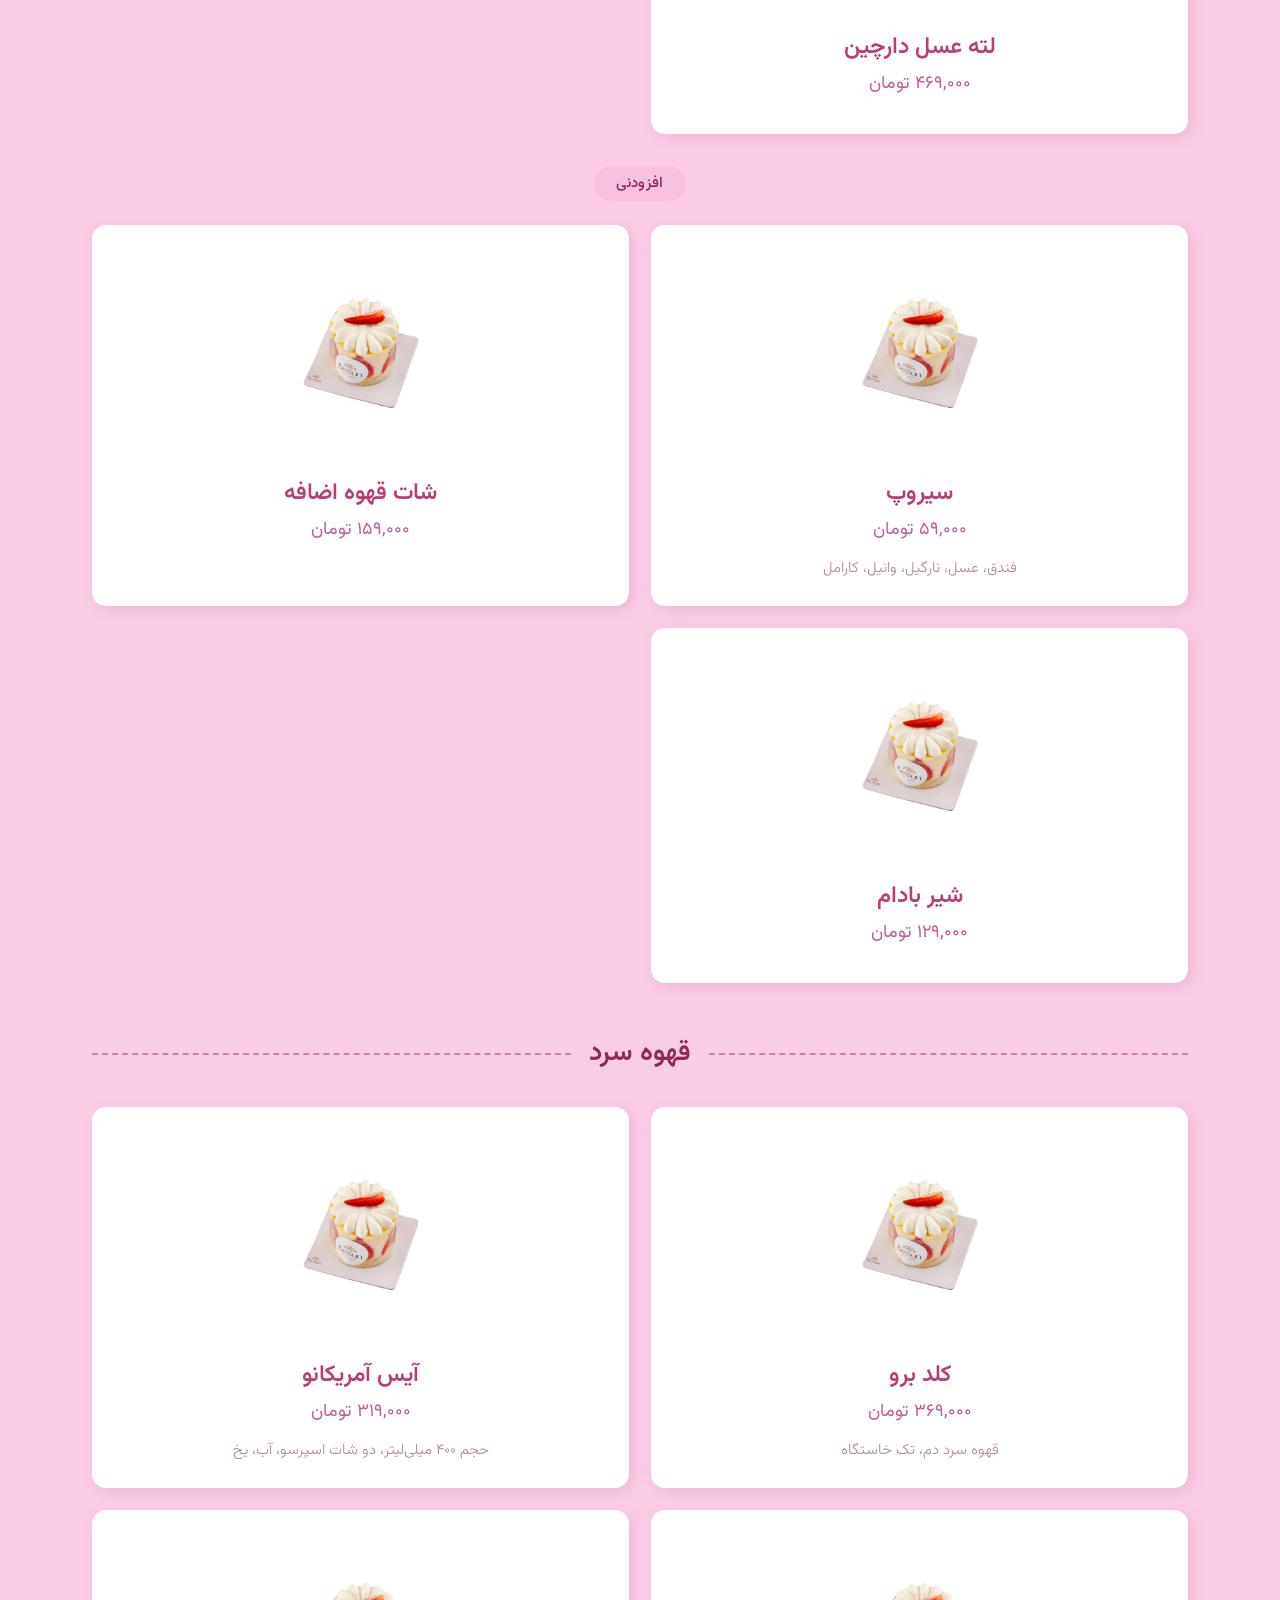
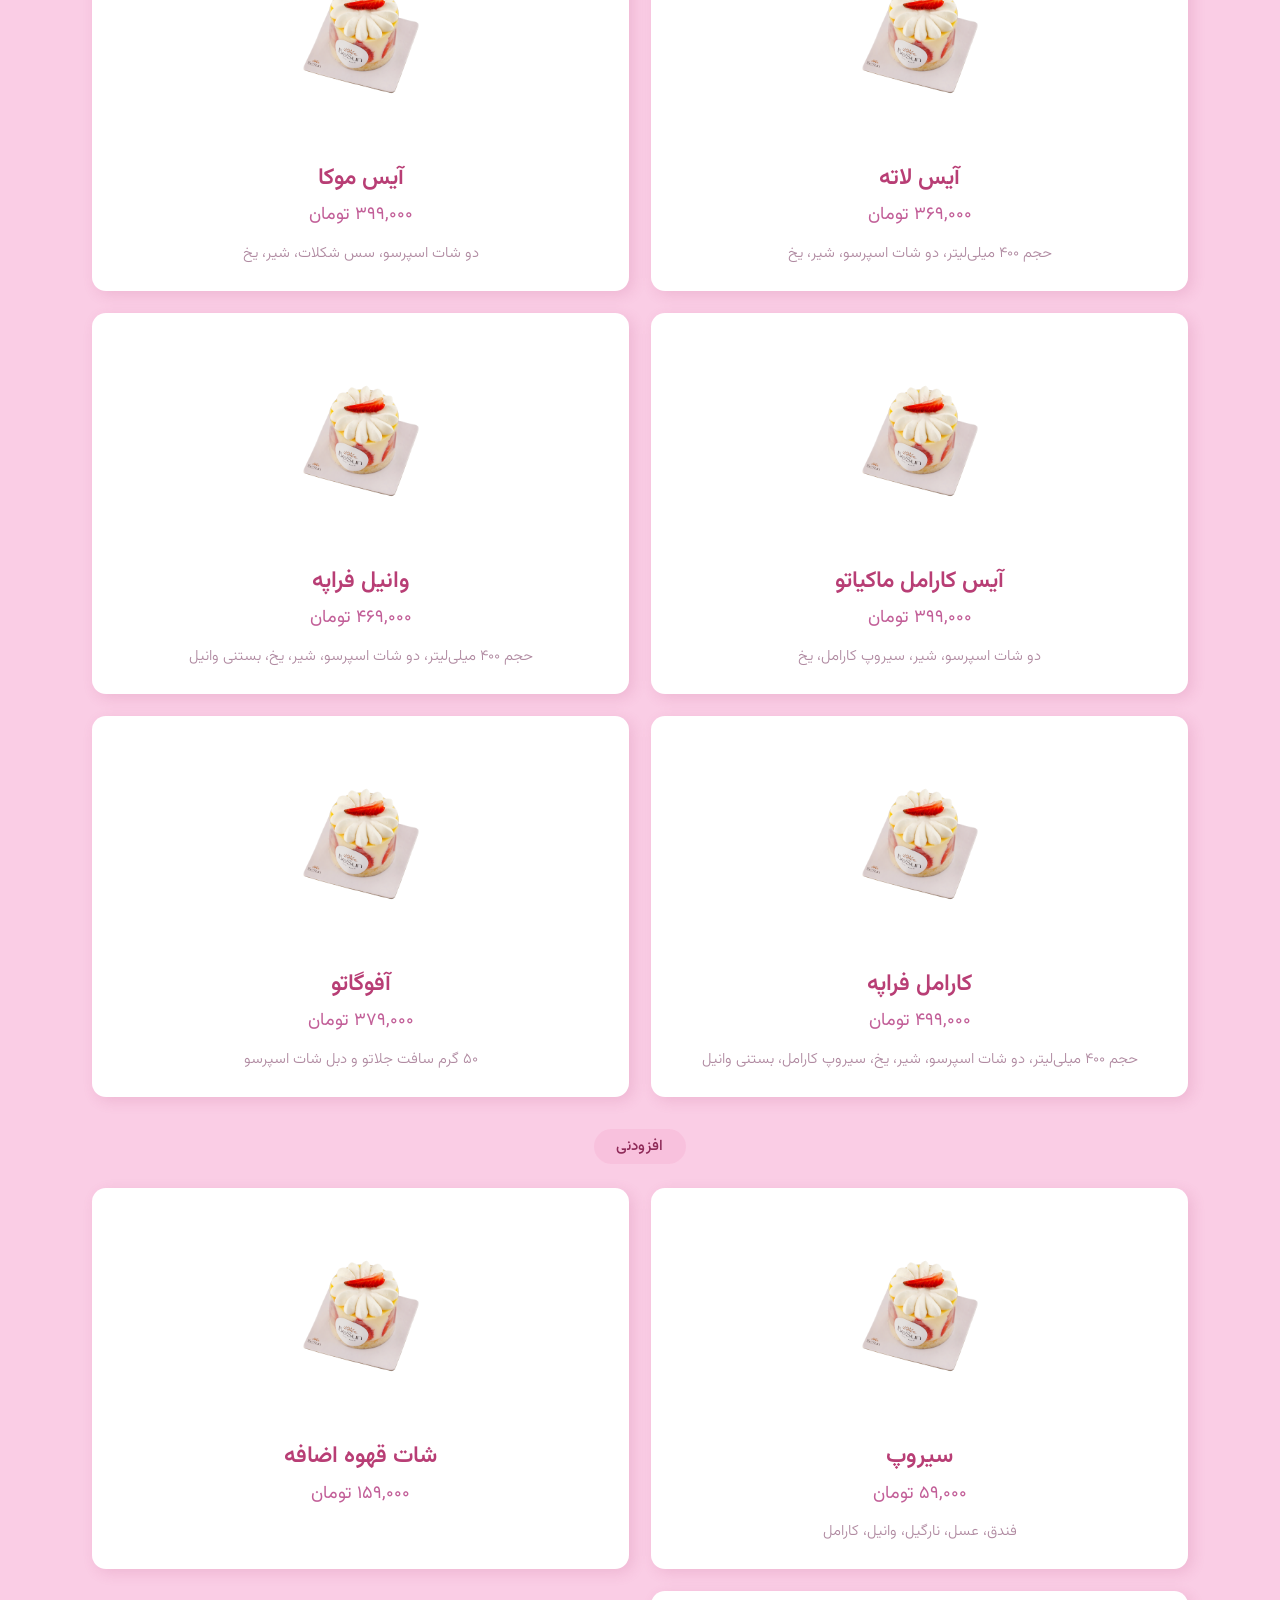
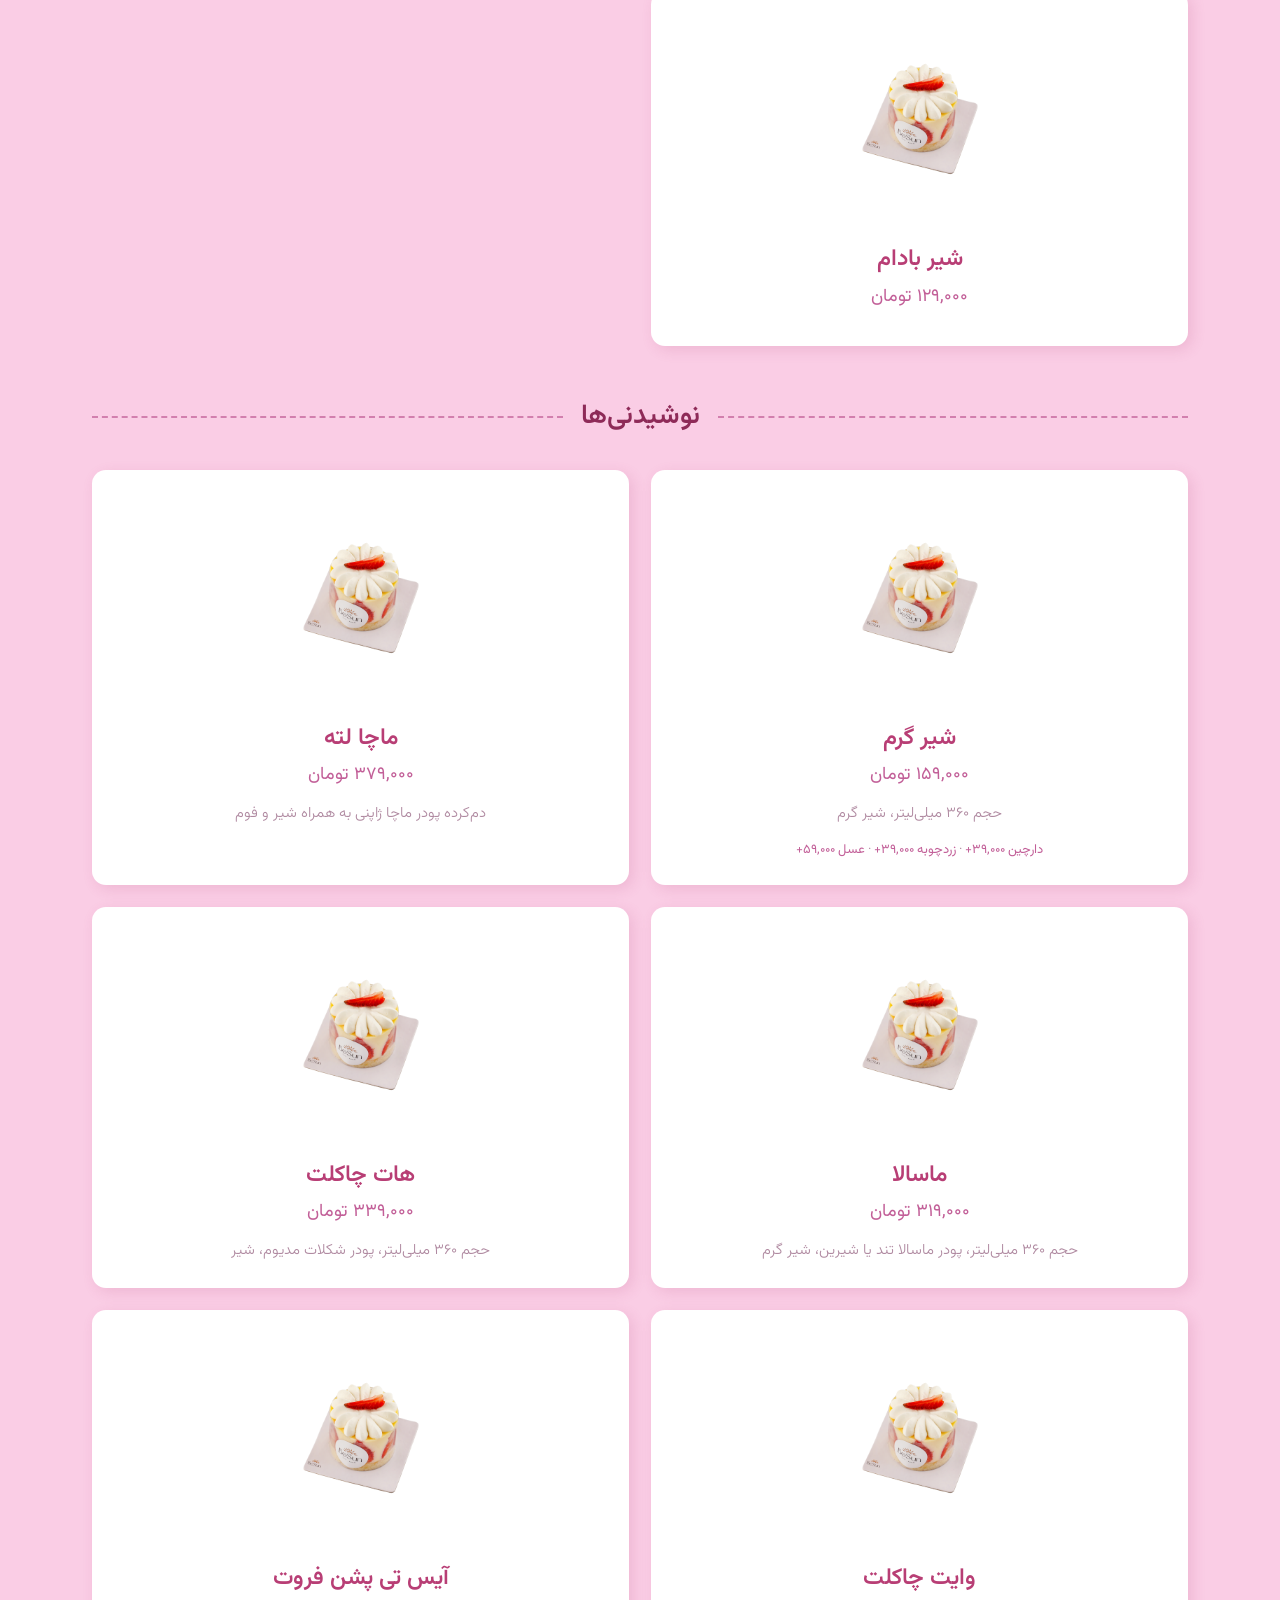
==== commit f15349aa: "menu is redesigned" ====
--- a/besun-menu/index.html
+++ b/besun-menu/index.html
@@ -3,8 +3,8 @@
 <head>
   <meta charset="UTF-8" />
   <meta name="viewport" content="width=device-width, initial-scale=1.0" />
-  <title>سعادت آباد – بی‌سان</title>
-  <meta name="description" content="منوی دیجیتال کافه و بیکری بی‌سان – سعادت آباد" />
+  <title>کمند سوییتس – منوی کافه و شیرینی</title>
+  <meta name="description" content="منوی دیجیتال کمند سوییتس – کافه و شیرینی" />
   <link rel="preconnect" href="https://fonts.googleapis.com" />
   <link rel="preconnect" href="https://fonts.gstatic.com" crossorigin />
   <link href="https://fonts.googleapis.com/css2?family=Playfair+Display:wght@500;600;700&family=Vazirmatn:wght@300;400;500;600;700&display=swap" rel="stylesheet" />
@@ -21,8 +21,8 @@
         <a href="#">شعبه‌ها</a>
       </nav>
 
-      <a href="#top" class="brand" aria-label="بی‌سان">
-        <span class="brand-logo" id="brand-logo-slot"></span>
+      <a href="#top" class="brand" aria-label="کمند سوییتس">
+        <img class="brand-logo-img" src="logo.png" alt="کمند سوییتس" />
       </a>
 
       <a class="loc-btn" href="#" aria-label="شعبه سعادت آباد">
@@ -39,10 +39,7 @@
   <section class="hero" id="top">
     <div class="hero-bg" aria-hidden="true"></div>
     <div class="hero-content">
-      <div class="hero-logo" id="hero-logo-slot"></div>
-      <h1 class="hero-title">BeSun</h1>
-      <p class="hero-sub">CAFE&nbsp;·&nbsp;BAKERY</p>
-      <p class="hero-fa">کافه و بیکری بی‌سان</p>
+      <img class="hero-logo-img" src="logo.png" alt="کمند سوییتس — Kamand Sweets" />
     </div>
     <div class="hero-fade" aria-hidden="true"></div>
   </section>
@@ -57,8 +54,7 @@
 
   <!-- ===== Footer ===== -->
   <footer class="site-footer">
-    <div class="footer-logo" id="footer-logo-slot"></div>
-    <p class="footer-name">کافه و بیکری بی‌سان — شعبه سعادت آباد</p>
+    <img class="footer-logo-img" src="logo.png" alt="کمند سوییتس" />
     <p class="footer-note">قیمت‌ها به تومان است و ممکن است تغییر کند.</p>
   </footer>
 
--- a/besun-menu/styles.css
+++ b/besun-menu/styles.css
@@ -1,17 +1,17 @@
-/* ===== BeSun digital menu ===== */
+/* ===== Kamand Sweets digital menu ===== */
 :root{
-  --cream:      #FFF1DF;   /* page background            */
-  --cream-2:    #FBE7D2;   /* soft peach                 */
-  --brown:      #A98352;   /* brand brown (names/prices) */
-  --brown-dark: #8A6A40;   /* headings                   */
-  --brown-soft: #C7A277;   /* muted brown                */
-  --gray:       #A09B9B;   /* descriptions               */
-  --ink:        #333333;   /* base text                  */
-  --card:       #FFFFFF;   /* card background            */
-  --nav-grad-a: #FBEFDD;
-  --nav-grad-b: #FFF7EC;
-  --shadow:     4px 4px 14px rgba(120, 88, 46, .14);
-  --shadow-sm:  0 3px 10px rgba(120, 88, 46, .12);
+  --cream:      #FACDE5;   /* page background (given pink)   */
+  --cream-2:    #F7B9D7;   /* surfaces: nav cards, pills     */
+  --brown:      #B83E75;   /* rose accent: names, buttons    */
+  --brown-dark: #8E2A58;   /* deep rose: headings, nav text  */
+  --brown-soft: #C25F98;   /* muted rose: price, dividers    */
+  --gray:       #B08AA1;   /* mauve: descriptions            */
+  --ink:        #4A2A3A;   /* deep plum: base text           */
+  --card:       #FFFFFF;   /* card background                */
+  --nav-grad-a: #FDE4F1;
+  --nav-grad-b: #FFF0F8;
+  --shadow:     4px 4px 14px rgba(180, 70, 120, .16);
+  --shadow-sm:  0 3px 10px rgba(180, 70, 120, .14);
   --maxw: 1140px;
   --nav-h: 92px;
 }
@@ -36,7 +36,7 @@
 /* ---------- Top header ---------- */
 .site-header{
   background:var(--cream);
-  border-bottom:1px solid rgba(169,131,82,.14);
+  border-bottom:1px solid rgba(184,62,117,.16);
 }
 .header-inner{
   max-width:var(--maxw);
@@ -63,8 +63,7 @@
 .header-links a:hover::after{ transform:scaleX(1); }
 
 .brand{ justify-self:center; display:flex; align-items:center; }
-.brand-logo{ display:block; width:78px; }
-.brand-logo svg{ display:block; width:100%; height:auto; }
+.brand-logo-img{ display:block; height:58px; width:auto; }
 
 .loc-btn{
   justify-self:end;
@@ -91,7 +90,7 @@
 .hero-bg{
   position:absolute; inset:0;
   background:
-    radial-gradient(120% 120% at 50% -10%, #FCEAD3 0%, #F6D9B8 45%, #EFC79A 100%);
+    radial-gradient(120% 120% at 50% -10%, #FDE7F2 0%, #FACDE5 45%, #F7B9D7 100%);
 }
 .hero-bg::before{
   content:""; position:absolute; inset:0;
@@ -103,42 +102,23 @@
   background-repeat:no-repeat;
   opacity:.6;
 }
-.hero-content{ position:relative; z-index:2; padding:46px 20px; }
-.hero-logo{ width:120px; margin:0 auto 10px; }
-.hero-logo svg{ width:100%; height:auto; display:block; }
-.hero-title{
-  font-family:"Playfair Display", serif;
-  font-weight:700;
-  font-size:clamp(46px, 9vw, 78px);
-  margin:0;
-  color:#5b4126;
-  letter-spacing:.5px;
-  line-height:1;
-}
-.hero-sub{
-  margin:8px 0 0;
-  font-family:"Playfair Display", serif;
-  letter-spacing:.55em;
-  font-size:clamp(12px, 2.6vw, 17px);
-  color:#7a5a34;
-  padding-inline-start:.55em;
-}
-.hero-fa{
-  margin:14px 0 0;
-  font-size:15px;
-  color:#8a6a40;
-  font-weight:500;
+.hero-content{ position:relative; z-index:2; padding:40px 20px; }
+.hero-logo-img{
+  width:min(300px, 74vw);
+  height:auto;
+  display:block;
+  margin:0 auto;
 }
 .hero-fade{
   position:absolute; inset-inline:0; bottom:0; height:70px; z-index:1;
-  background:linear-gradient(to bottom, rgba(255,241,223,0), var(--cream));
+  background:linear-gradient(to bottom, rgba(250,205,229,0), var(--cream));
 }
 
 /* ---------- Sticky category nav ---------- */
 .cat-nav{
   position:sticky; top:0; z-index:50;
-  background:linear-gradient(var(--nav-grad-b) 55%, rgba(255,247,236,.4) 100%);
-  border-bottom:1px solid rgba(169,131,82,.10);
+  background:linear-gradient(var(--nav-grad-b) 55%, rgba(253,228,241,.4) 100%);
+  border-bottom:1px solid rgba(184,62,117,.12);
   padding:12px 0 4px;
   backdrop-filter:blur(2px);
 }
@@ -161,26 +141,28 @@
   flex:0 0 auto;
   width:92px;
   min-height:78px;
-  background:var(--brown);
-  color:#fff;
+  background:var(--cream-2);
+  color:var(--brown-dark);
   border:none;
   border-radius:12px 12px 6px 6px;
   padding:12px 6px 10px;
   display:flex; flex-direction:column; align-items:center; justify-content:center; gap:8px;
   cursor:pointer;
   font-family:inherit;
-  font-size:13px; font-weight:400; line-height:1.35;
+  font-size:13px; font-weight:500; line-height:1.35;
   text-align:center;
   box-shadow:var(--shadow-sm);
-  transition:transform .2s, background .2s, box-shadow .2s;
-}
-.cat-item svg{ width:30px; height:30px; stroke:#fff; }
-.cat-item:hover{ transform:translateY(-3px); background:#b58d59; }
+  transition:transform .2s, background .2s, color .2s, box-shadow .2s;
+}
+.cat-item svg{ width:30px; height:30px; stroke:var(--brown-dark); transition:stroke .2s; }
+.cat-item:hover{ transform:translateY(-3px); background:#F3A6CC; }
 .cat-item.active{
-  background:var(--brown-dark);
+  background:var(--brown);
+  color:#fff;
   transform:translateY(-3px);
-  box-shadow:0 8px 18px rgba(120,88,46,.28);
-}
+  box-shadow:0 8px 18px rgba(142,42,88,.30);
+}
+.cat-item.active svg{ stroke:#fff; }
 .cat-item .cat-label{ display:block; }
 
 /* ---------- Menu sections ---------- */
@@ -224,36 +206,35 @@
 }
 .card{
   background:var(--card);
-  border-radius:12px;
+  border-radius:14px;
   box-shadow:var(--shadow);
-  padding:22px 24px;
+  padding:26px 22px 24px;
   text-align:center;
   position:relative;
   transition:transform .2s, box-shadow .2s;
 }
-.card:hover{ transform:translateY(-3px); box-shadow:6px 8px 20px rgba(120,88,46,.20); }
-
-.card-head{
-  display:flex; align-items:baseline; justify-content:center;
-  flex-wrap:wrap; gap:6px 14px;
-  margin-bottom:8px;
+.card:hover{ transform:translateY(-3px); box-shadow:6px 8px 20px rgba(180,70,120,.22); }
+
+.card-img{ margin-bottom:16px; }
+.card-img img{
+  width:64%;
+  max-width:210px;
+  aspect-ratio:1 / 1;
+  object-fit:contain;
+  display:block;
+  margin:0 auto;
 }
 .card-name{
-  margin:0;
-  font-size:22px;
-  font-weight:500;
+  margin:0 0 6px;
+  font-size:23px;
+  font-weight:600;
   color:var(--brown);
   line-height:1.4;
 }
 .card-price{
+  margin-bottom:10px;
   font-size:18px;
-  font-weight:300;
-  color:var(--brown);
-  white-space:nowrap;
-}
-.card-price::before{
-  content:"·";
-  margin-inline-end:12px;
+  font-weight:400;
   color:var(--brown-soft);
 }
 .card-desc{
@@ -285,7 +266,7 @@
 .sub-label span{
   display:inline-block;
   padding:5px 22px;
-  background:rgba(169,131,82,.12);
+  background:rgba(247,185,215,.55);
   border-radius:999px;
 }
 
@@ -301,12 +282,10 @@
 .site-footer{
   text-align:center;
   padding:40px 22px 54px;
-  border-top:1px solid rgba(169,131,82,.16);
+  border-top:1px solid rgba(184,62,117,.16);
   margin-top:20px;
 }
-.footer-logo{ width:70px; margin:0 auto 12px; }
-.footer-logo svg{ width:100%; height:auto; display:block; }
-.footer-name{ margin:0; color:var(--brown-dark); font-weight:600; font-size:15px; }
+.footer-logo-img{ width:170px; height:auto; display:block; margin:0 auto 10px; }
 .footer-note{ margin:6px 0 0; color:var(--gray); font-size:13px; }
 
 /* ---------- Back to top ---------- */
@@ -315,7 +294,7 @@
   width:46px; height:46px; border-radius:50%;
   background:var(--brown); color:#fff; border:none; cursor:pointer;
   display:grid; place-items:center;
-  box-shadow:0 6px 16px rgba(120,88,46,.3);
+  box-shadow:0 6px 16px rgba(180,70,120,.32);
   opacity:0; visibility:hidden; transform:translateY(10px);
   transition:opacity .25s, transform .25s, visibility .25s, background .2s;
 }
@@ -333,7 +312,7 @@
   .header-inner{ grid-template-columns:auto auto; padding:12px 16px; }
   .header-links{ display:none; }
   .brand{ order:2; justify-self:start; }
-  .brand-logo{ width:60px; }
+  .brand-logo-img{ height:46px; }
   .loc-btn{ order:1; }
   .hero{ min-height:280px; }
   .cat-item{ width:82px; font-size:12px; }
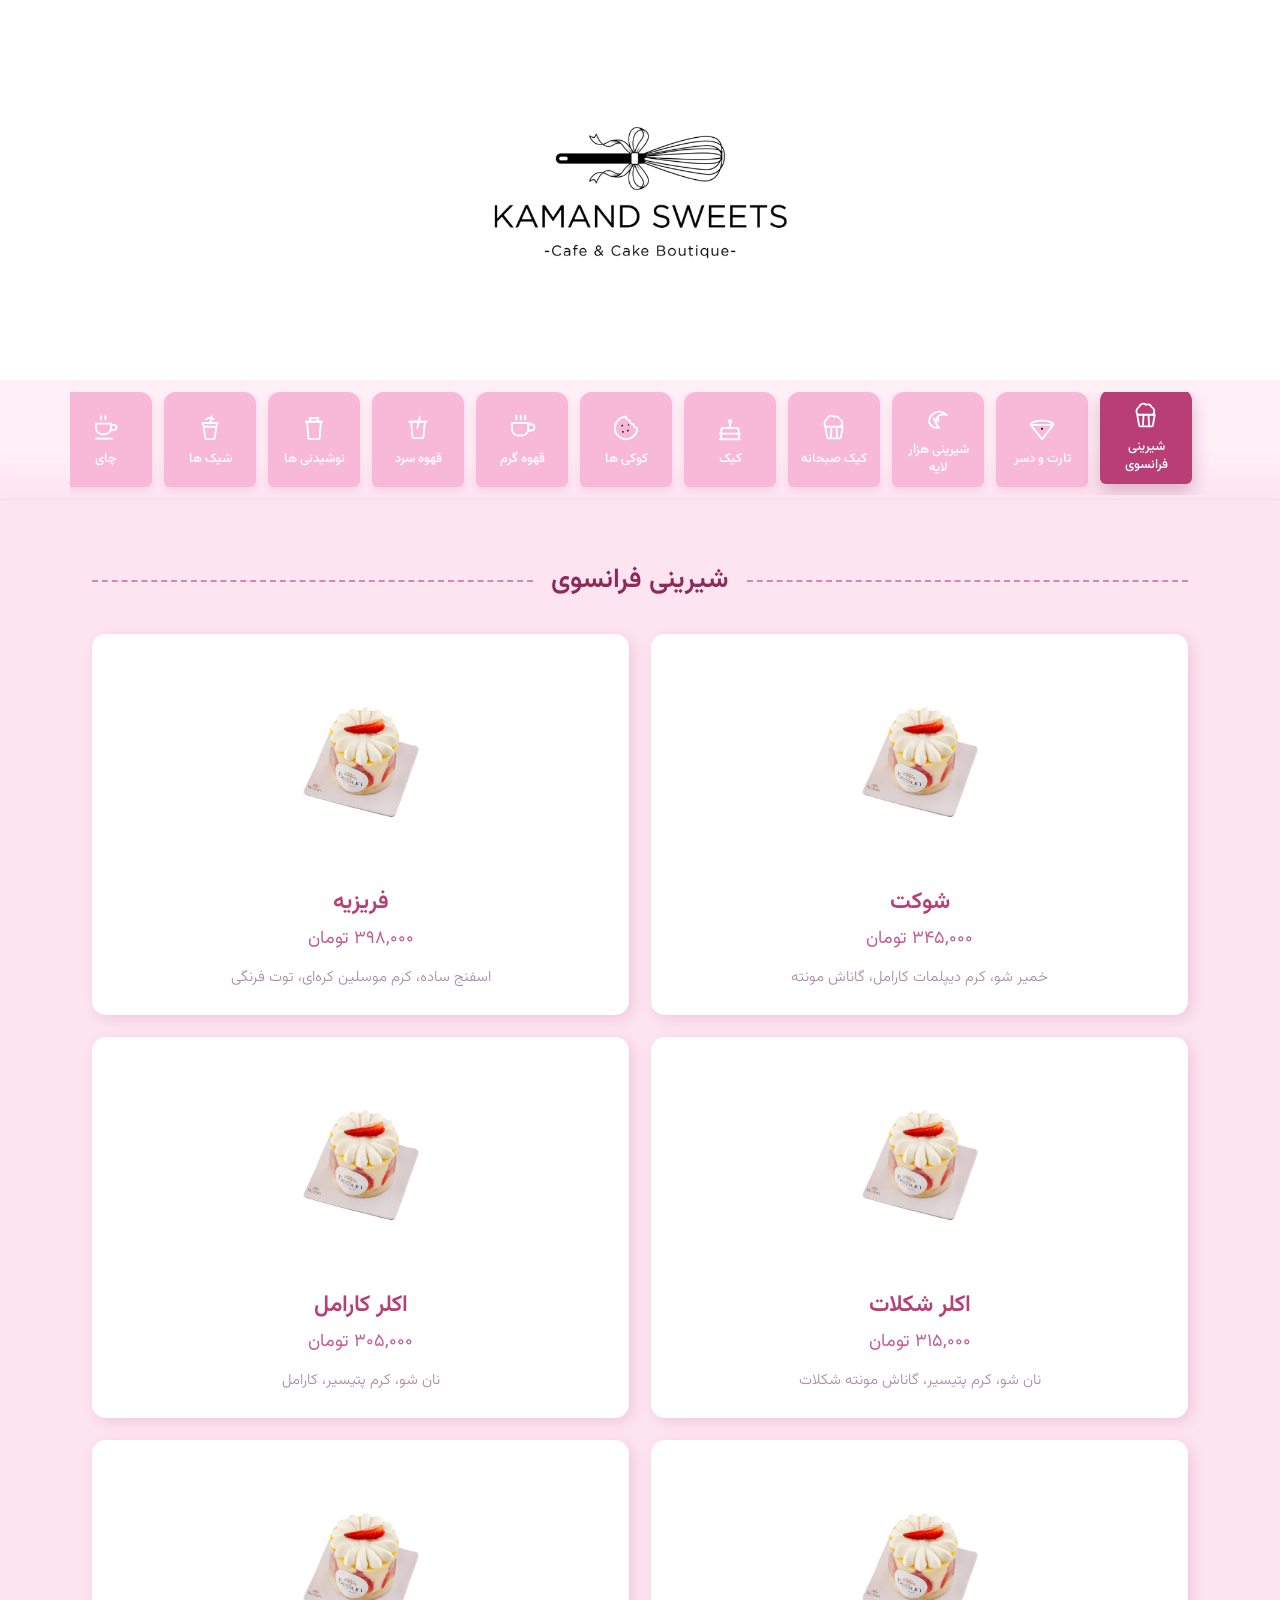
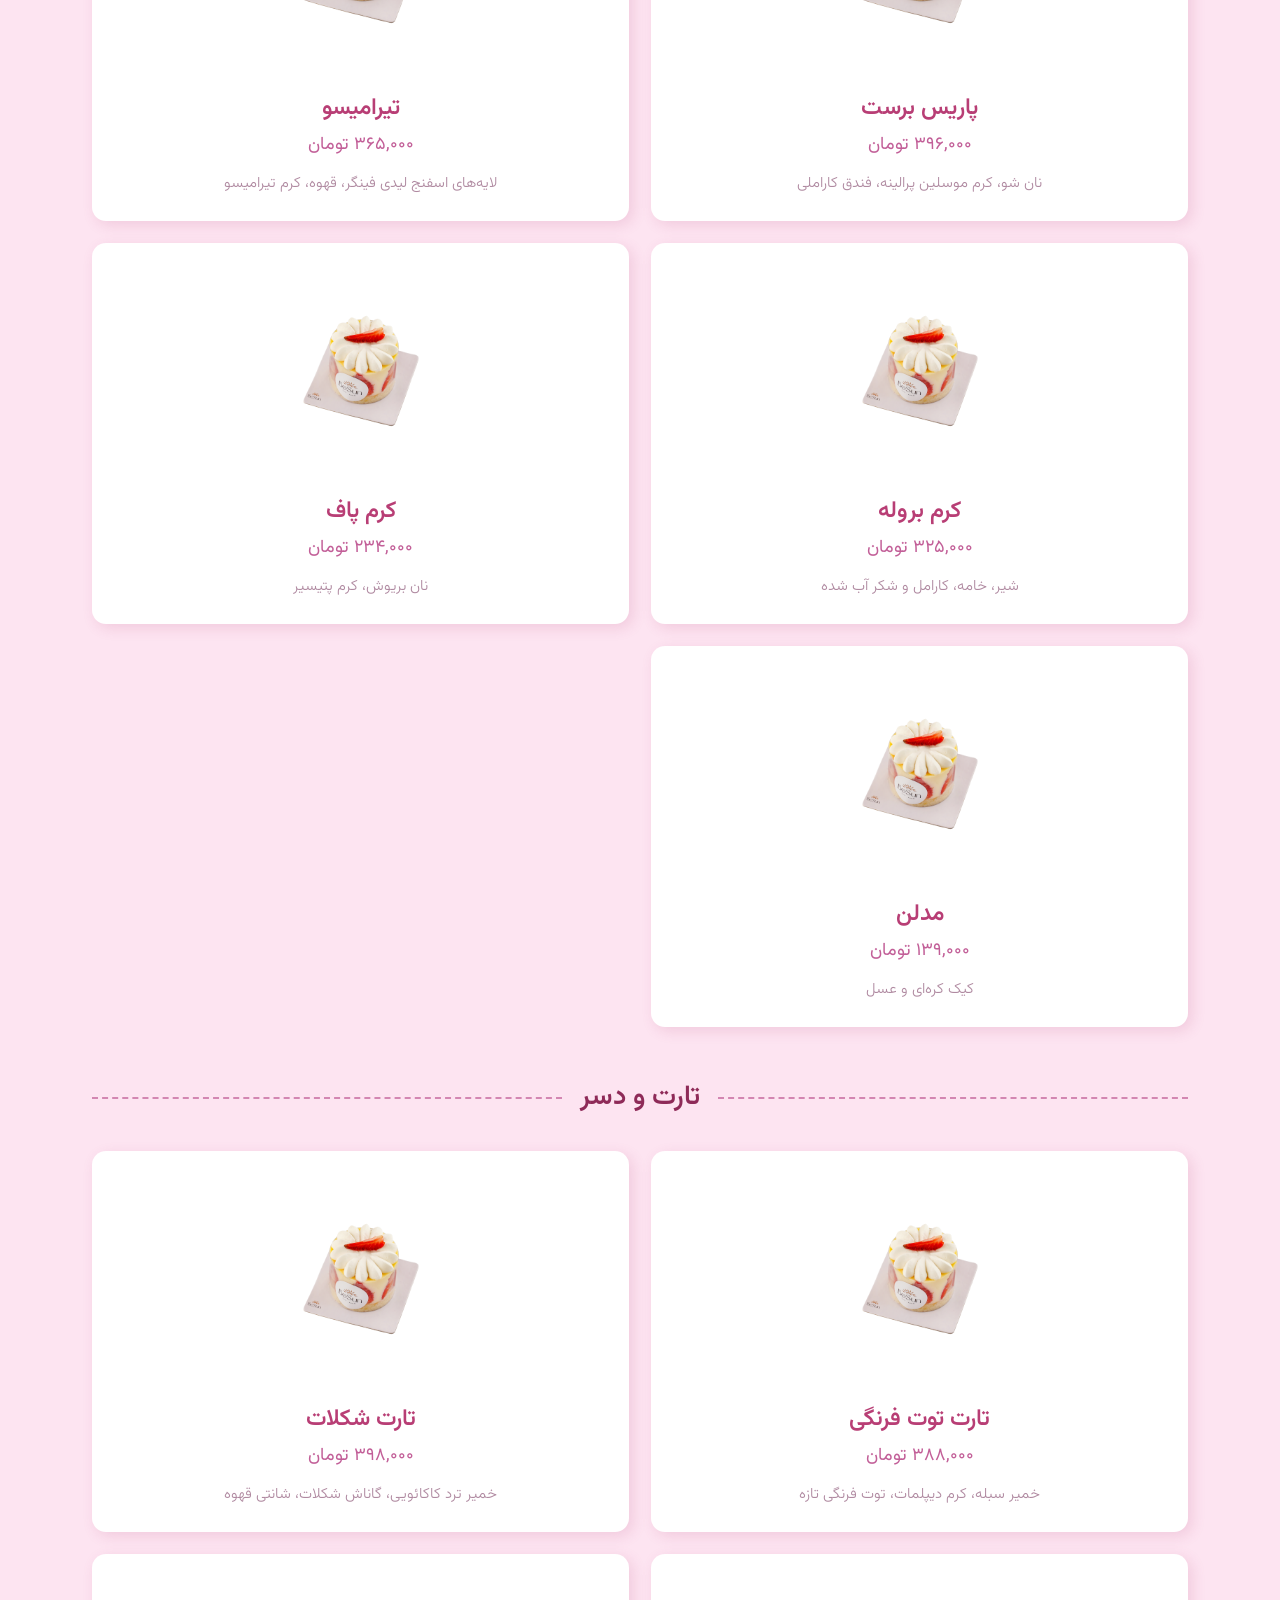
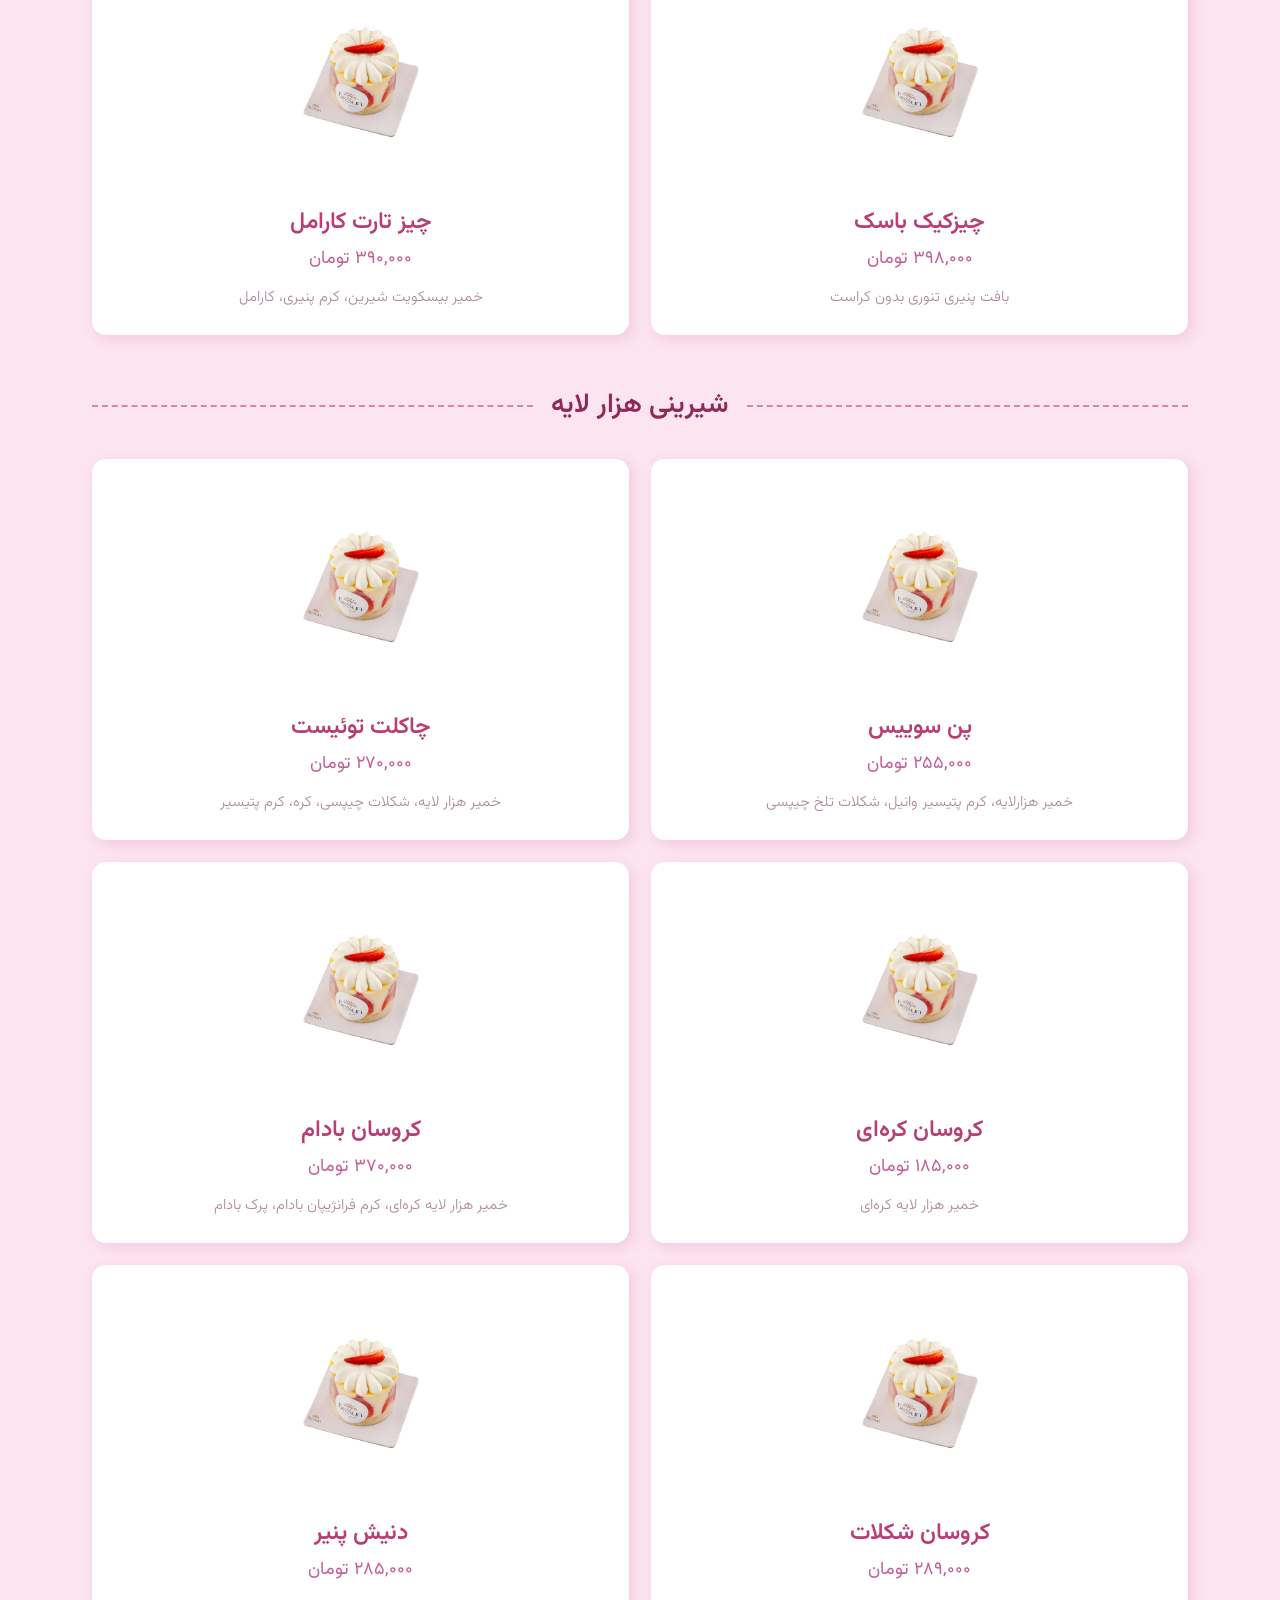
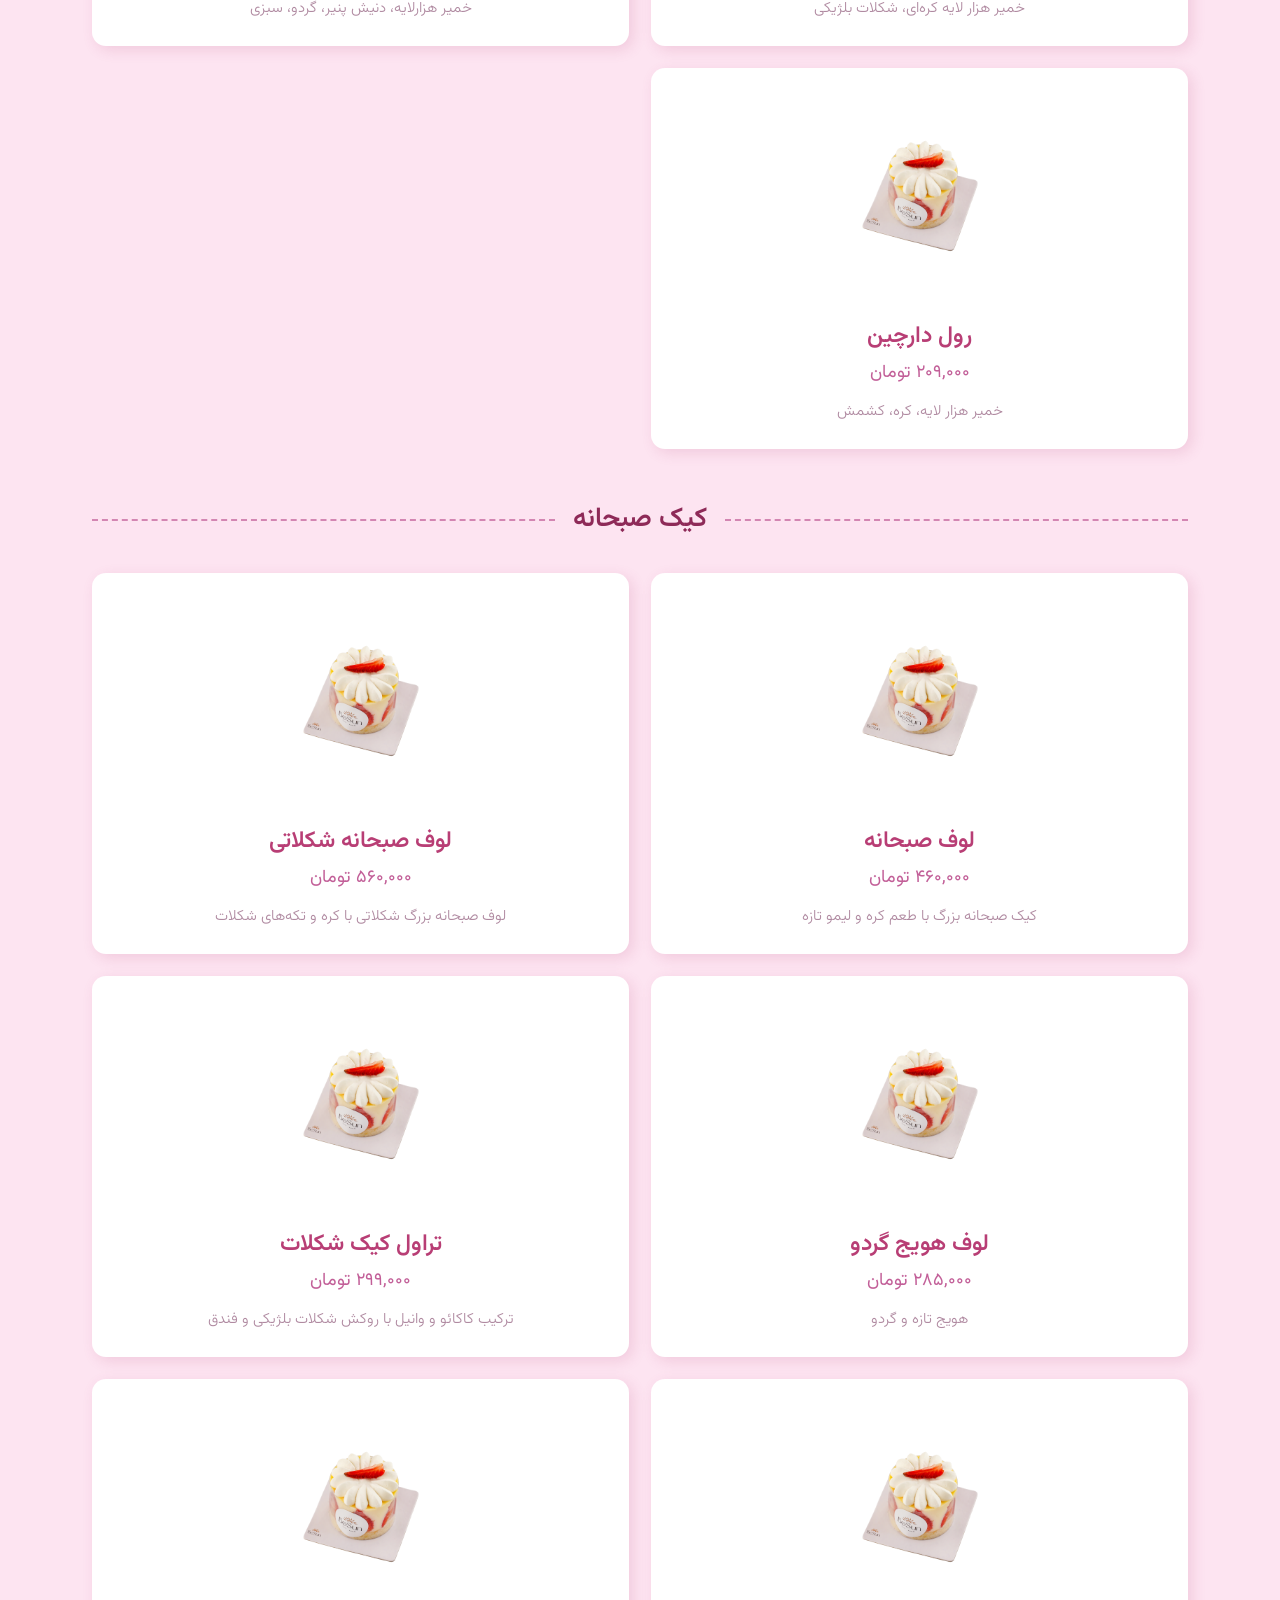
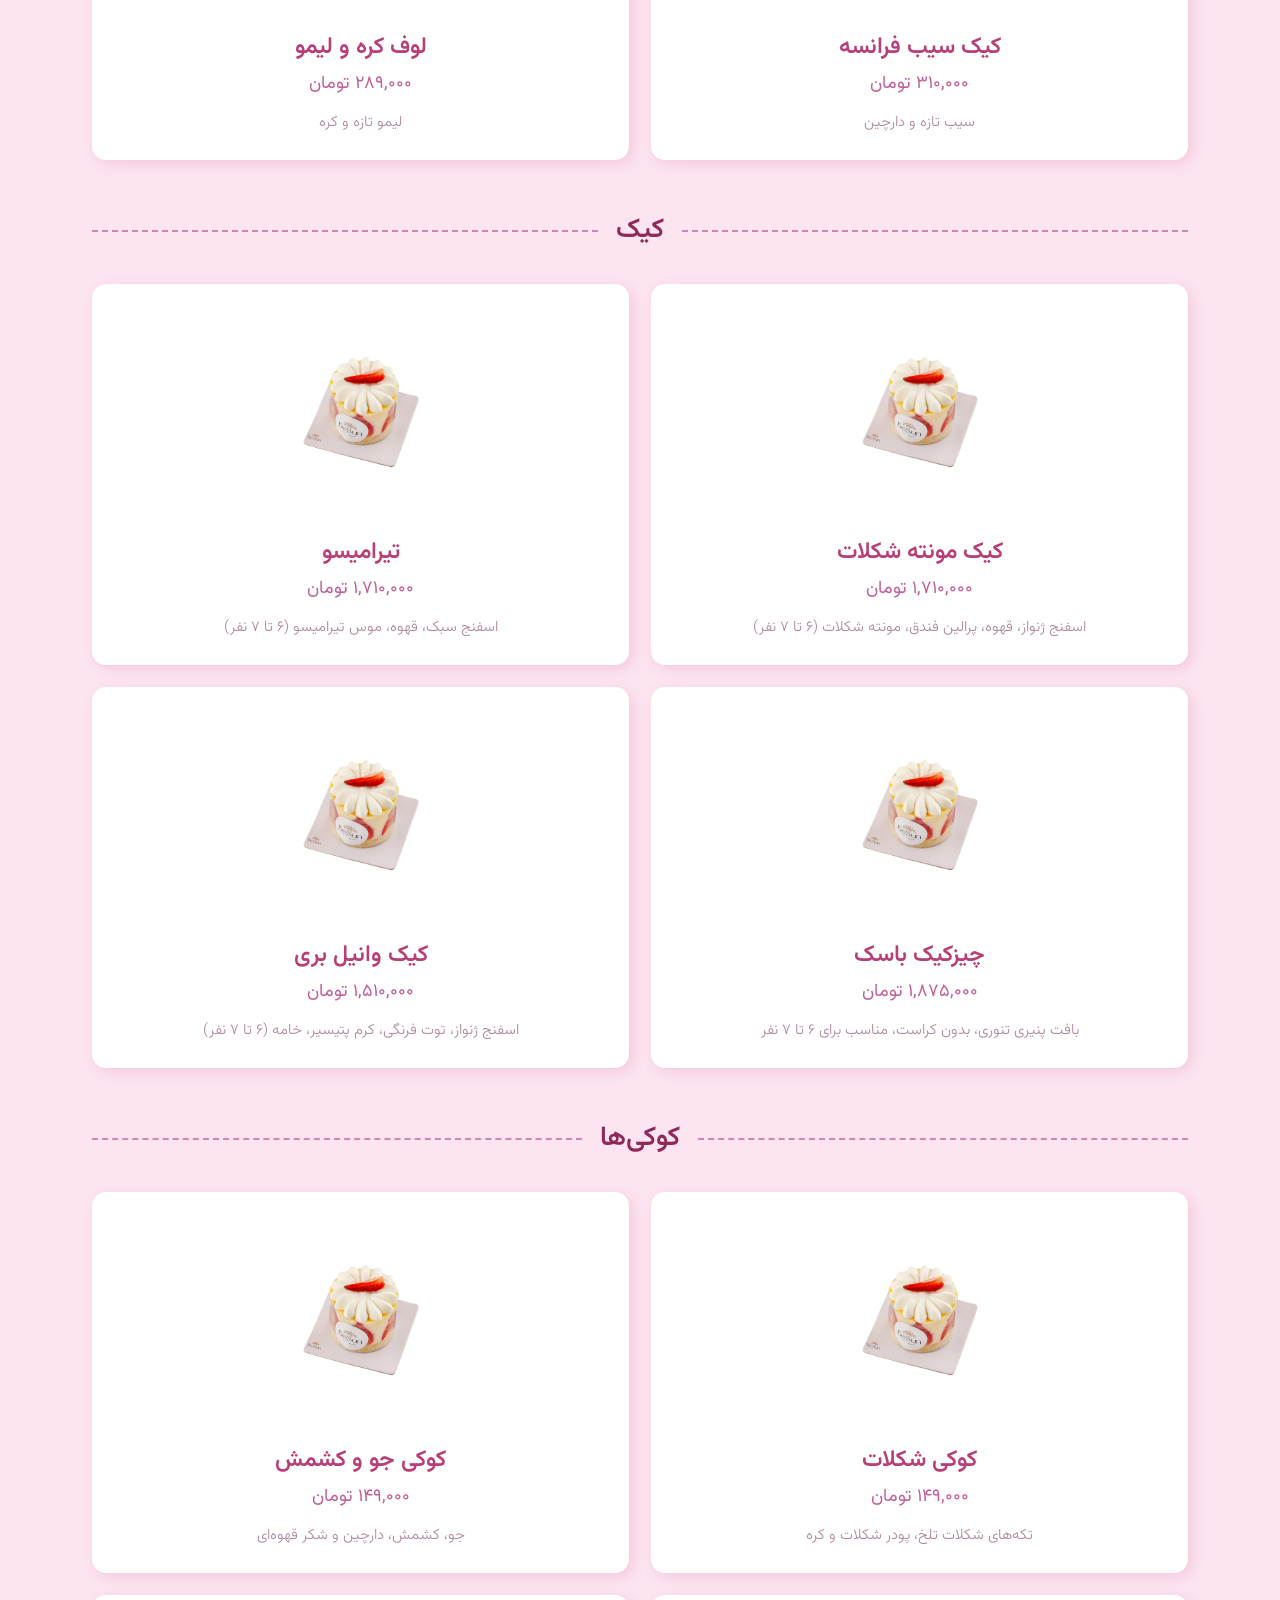
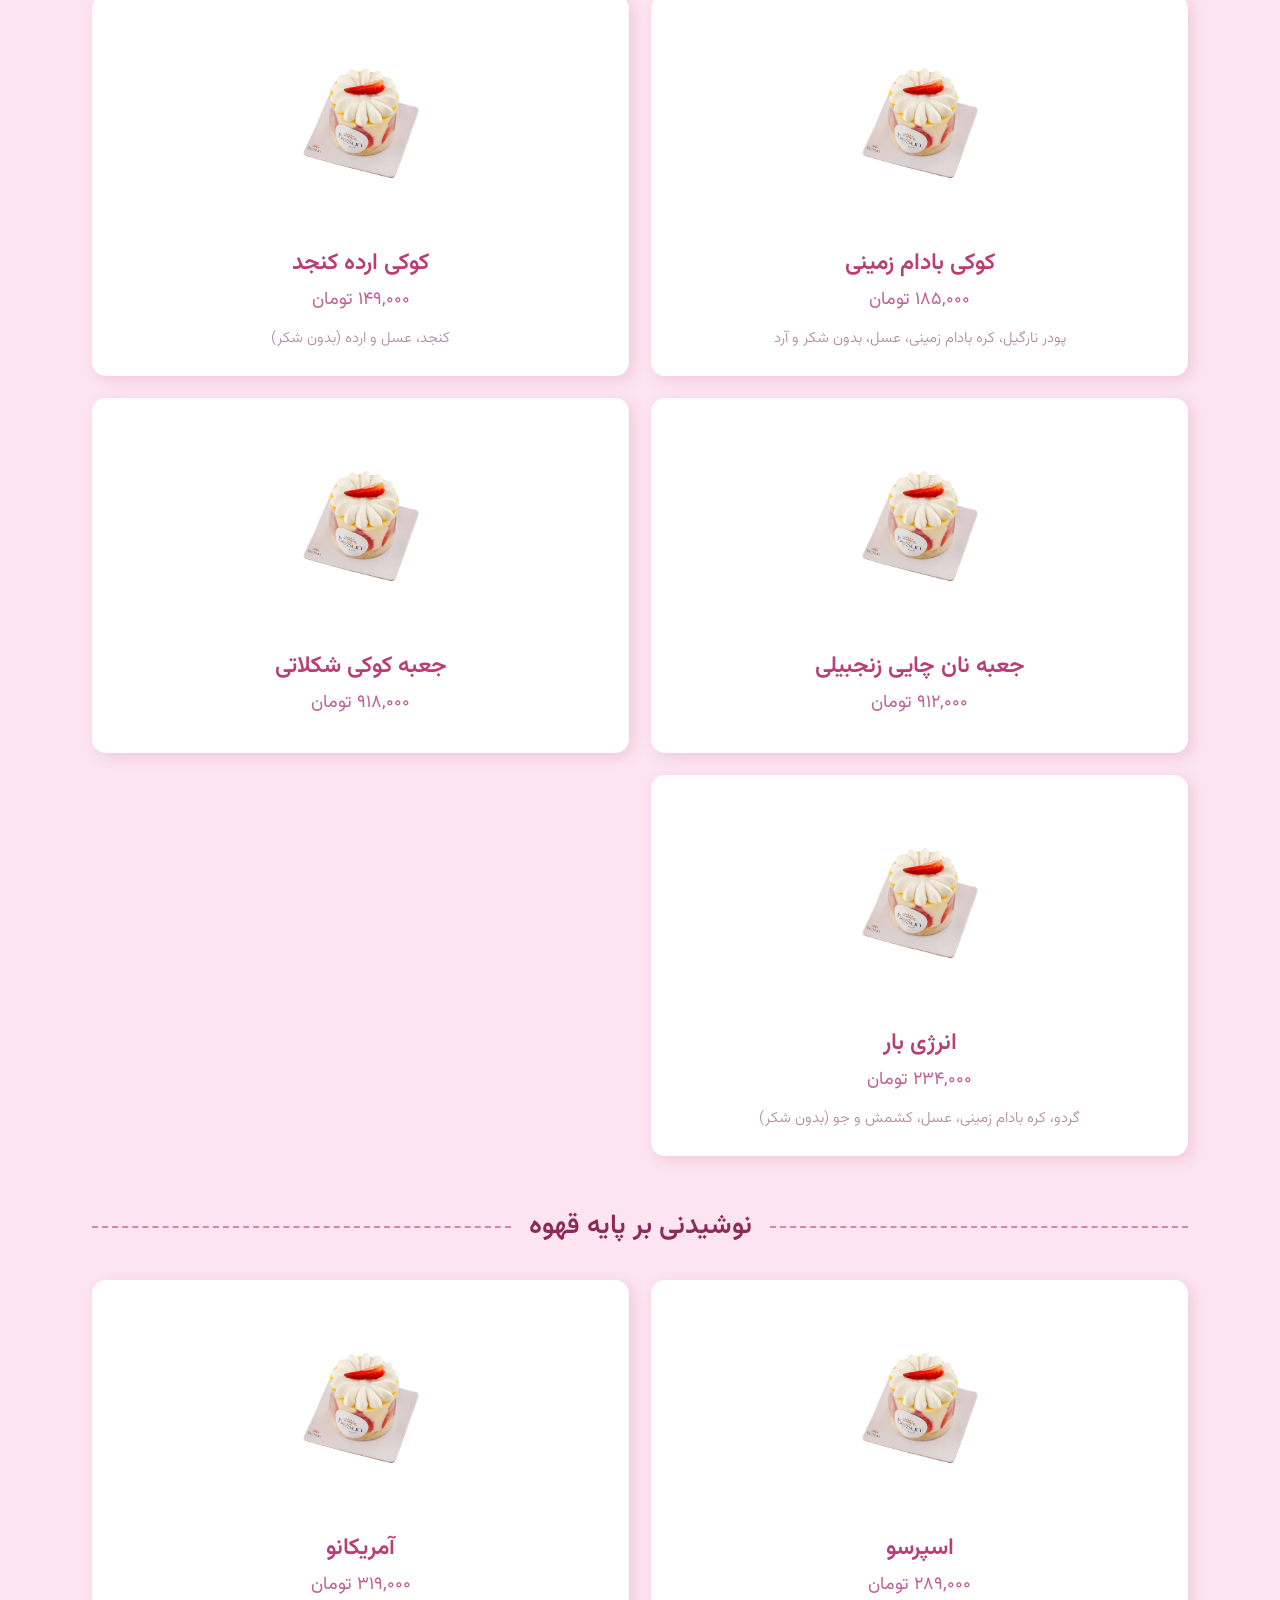
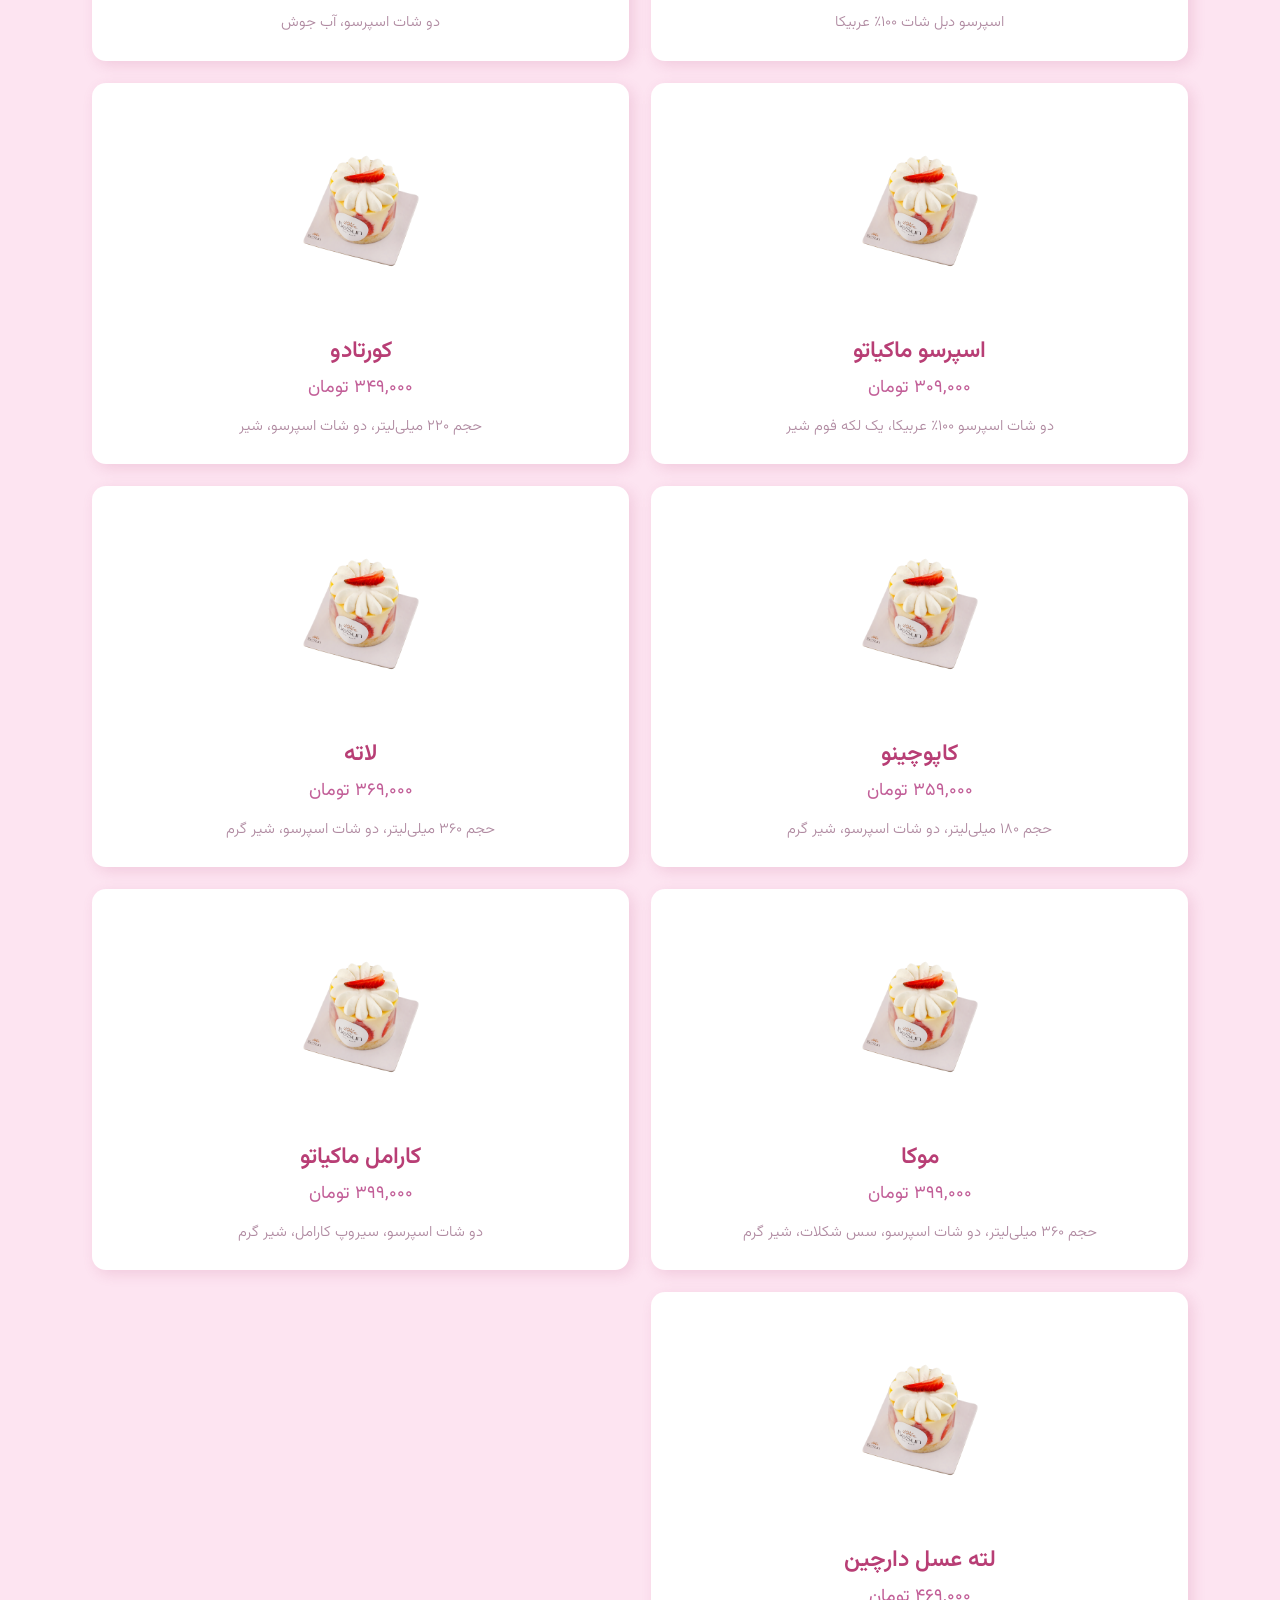
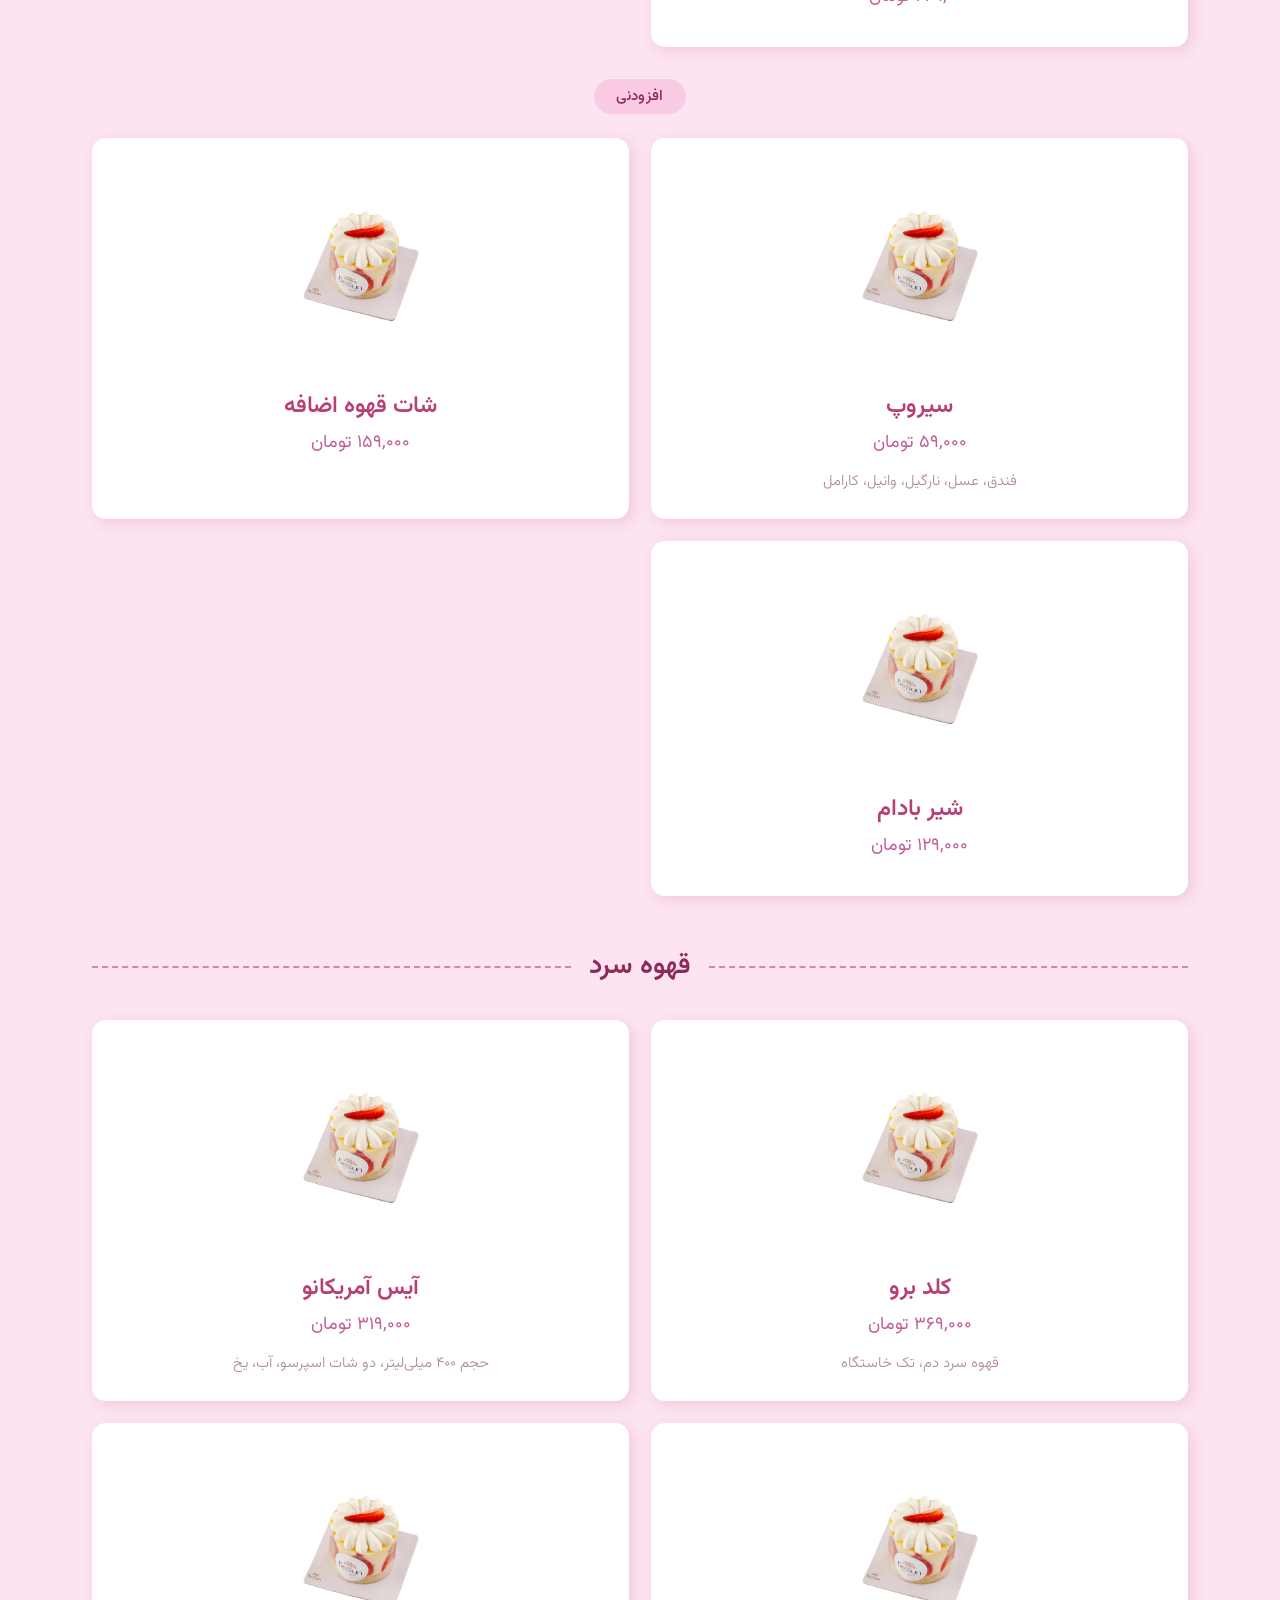
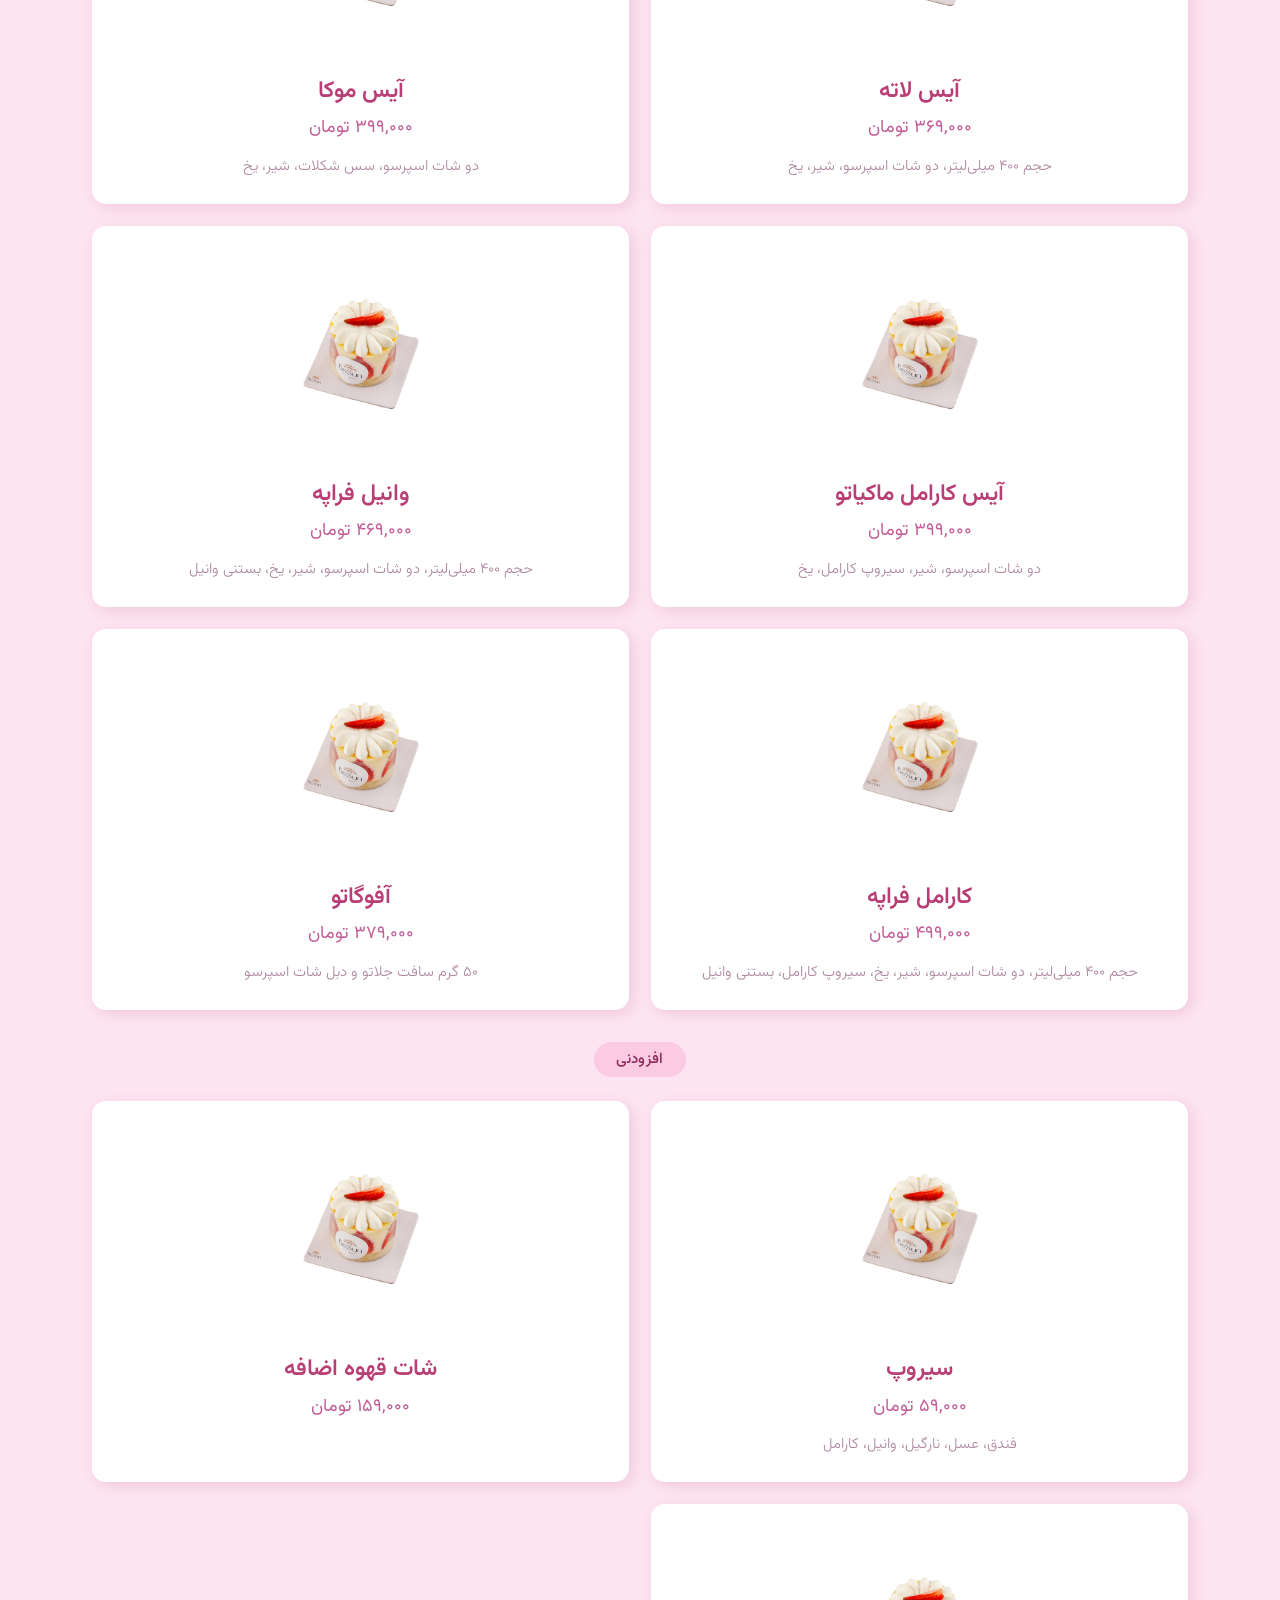
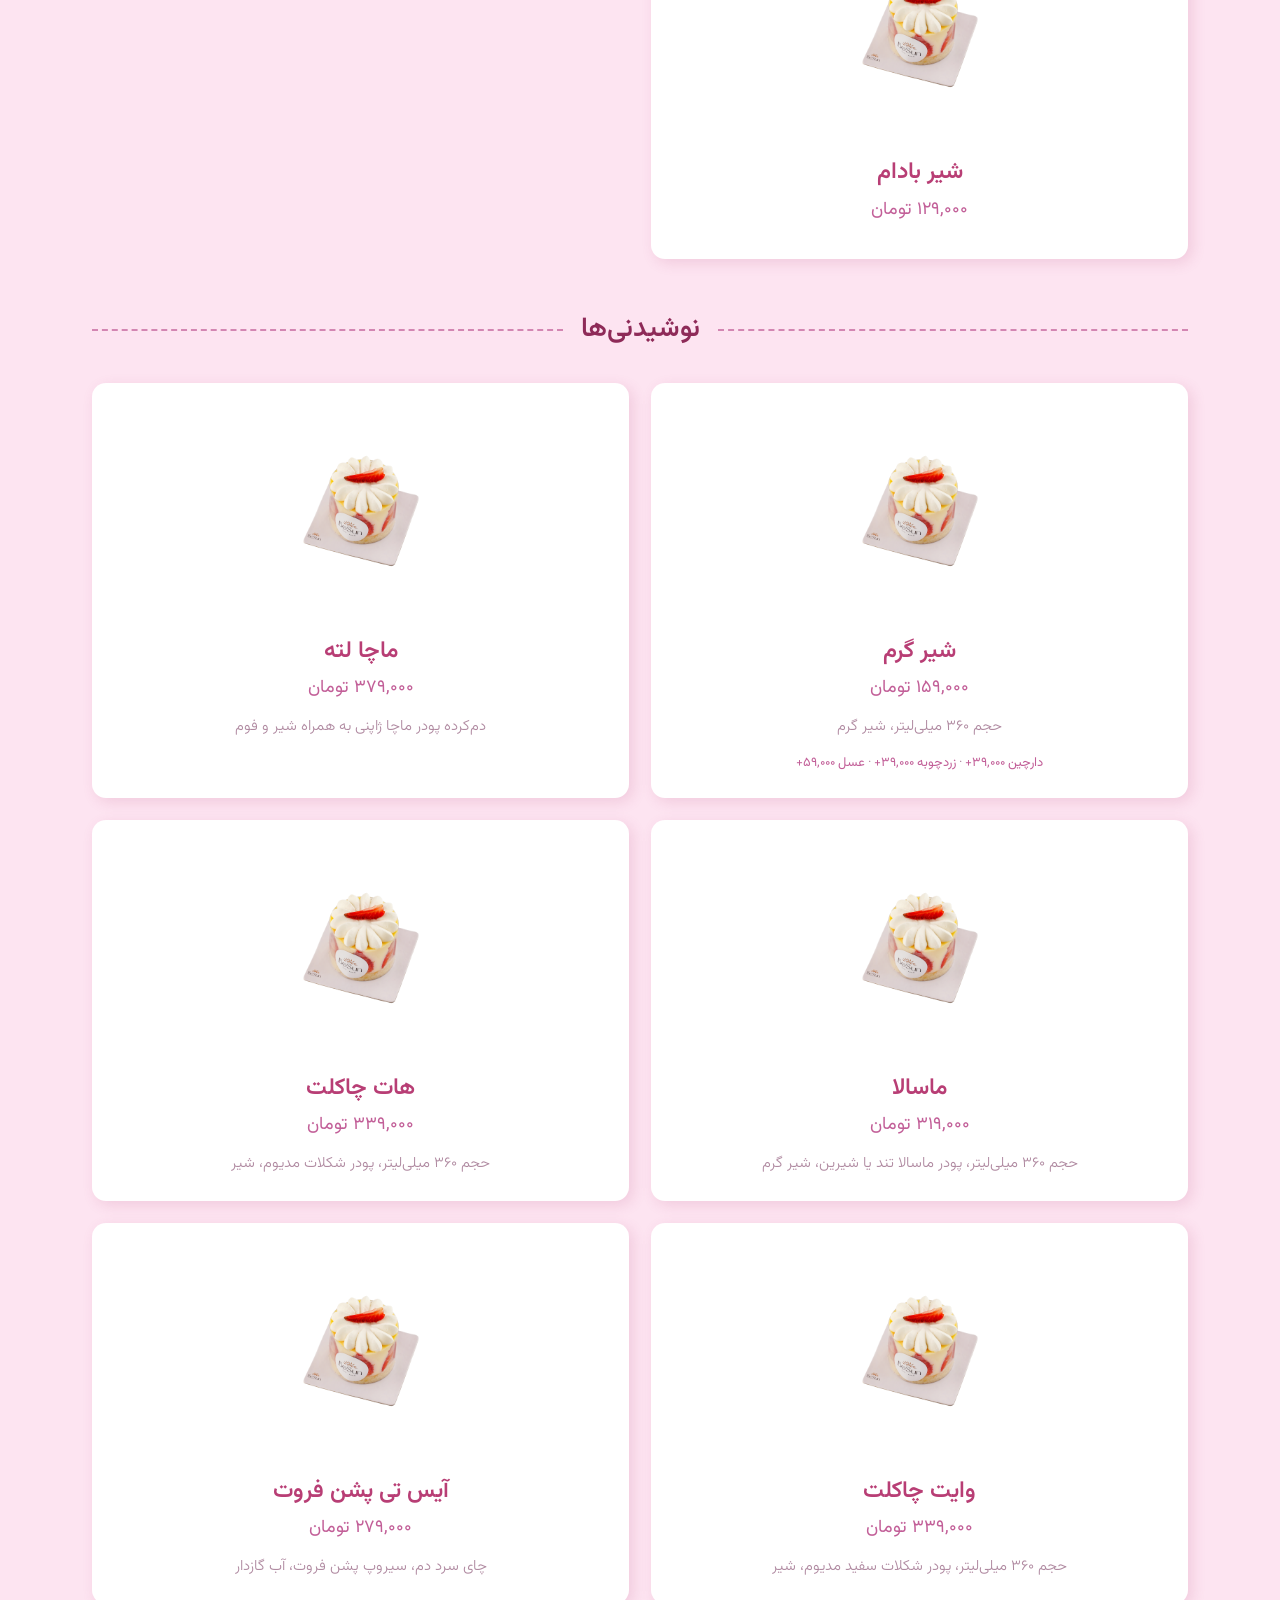
==== commit cb01cc64: "made color changes" ====
--- a/besun-menu/index.html
+++ b/besun-menu/index.html
@@ -13,6 +13,7 @@
 <body>
 
   <!-- ===== Top header ===== -->
+   <!--
   <header class="site-header">
     <div class="header-inner">
       <nav class="header-links" aria-label="پیوندهای اصلی">
@@ -34,7 +35,7 @@
       </a>
     </div>
   </header>
-
+-->
   <!-- ===== Hero ===== -->
   <section class="hero" id="top">
     <div class="hero-bg" aria-hidden="true"></div>
--- a/besun-menu/styles.css
+++ b/besun-menu/styles.css
@@ -22,7 +22,7 @@
 
 body{
   margin:0;
-  background:var(--cream);
+  background:var(--nav-grad-a);
   color:var(--ink);
   font-family:"Vazirmatn", -apple-system, "Segoe UI", Roboto, sans-serif;
   font-weight:400;
@@ -89,8 +89,8 @@
 }
 .hero-bg{
   position:absolute; inset:0;
-  background:
-    radial-gradient(120% 120% at 50% -10%, #FDE7F2 0%, #FACDE5 45%, #F7B9D7 100%);
+  background:var(--card)
+   /* radial-gradient(120% 120% at 50% -10%, #FDE7F2 0%, #FACDE5 45%, #F7B9D7 100%);*/
 }
 .hero-bg::before{
   content:""; position:absolute; inset:0;
@@ -111,7 +111,7 @@
 }
 .hero-fade{
   position:absolute; inset-inline:0; bottom:0; height:70px; z-index:1;
-  background:linear-gradient(to bottom, rgba(250,205,229,0), var(--cream));
+  background:var(--card)/*linear-gradient(to bottom, rgba(250,205,229,0), var(--cream));*/
 }
 
 /* ---------- Sticky category nav ---------- */
@@ -131,7 +131,7 @@
   overflow-x:auto;
   scroll-behavior:smooth;
   scrollbar-width:thin;
-  scrollbar-color:var(--brown-soft) transparent;
+  scrollbar-color:var(#fff) transparent;
 }
 .cat-nav-track::-webkit-scrollbar{ height:6px; }
 .cat-nav-track::-webkit-scrollbar-thumb{ background:var(--brown-soft); border-radius:6px; }
@@ -142,7 +142,7 @@
   width:92px;
   min-height:78px;
   background:var(--cream-2);
-  color:var(--brown-dark);
+  color:var(#fff);
   border:none;
   border-radius:12px 12px 6px 6px;
   padding:12px 6px 10px;
@@ -154,7 +154,7 @@
   box-shadow:var(--shadow-sm);
   transition:transform .2s, background .2s, color .2s, box-shadow .2s;
 }
-.cat-item svg{ width:30px; height:30px; stroke:var(--brown-dark); transition:stroke .2s; }
+.cat-item svg{ width:30px; height:30px; stroke:#fff; transition:stroke .2s; }
 .cat-item:hover{ transform:translateY(-3px); background:#F3A6CC; }
 .cat-item.active{
   background:var(--brown);
@@ -163,7 +163,7 @@
   box-shadow:0 8px 18px rgba(142,42,88,.30);
 }
 .cat-item.active svg{ stroke:#fff; }
-.cat-item .cat-label{ display:block; }
+.cat-item .cat-label{ display:block; color: #fff; }
 
 /* ---------- Menu sections ---------- */
 .menu{
